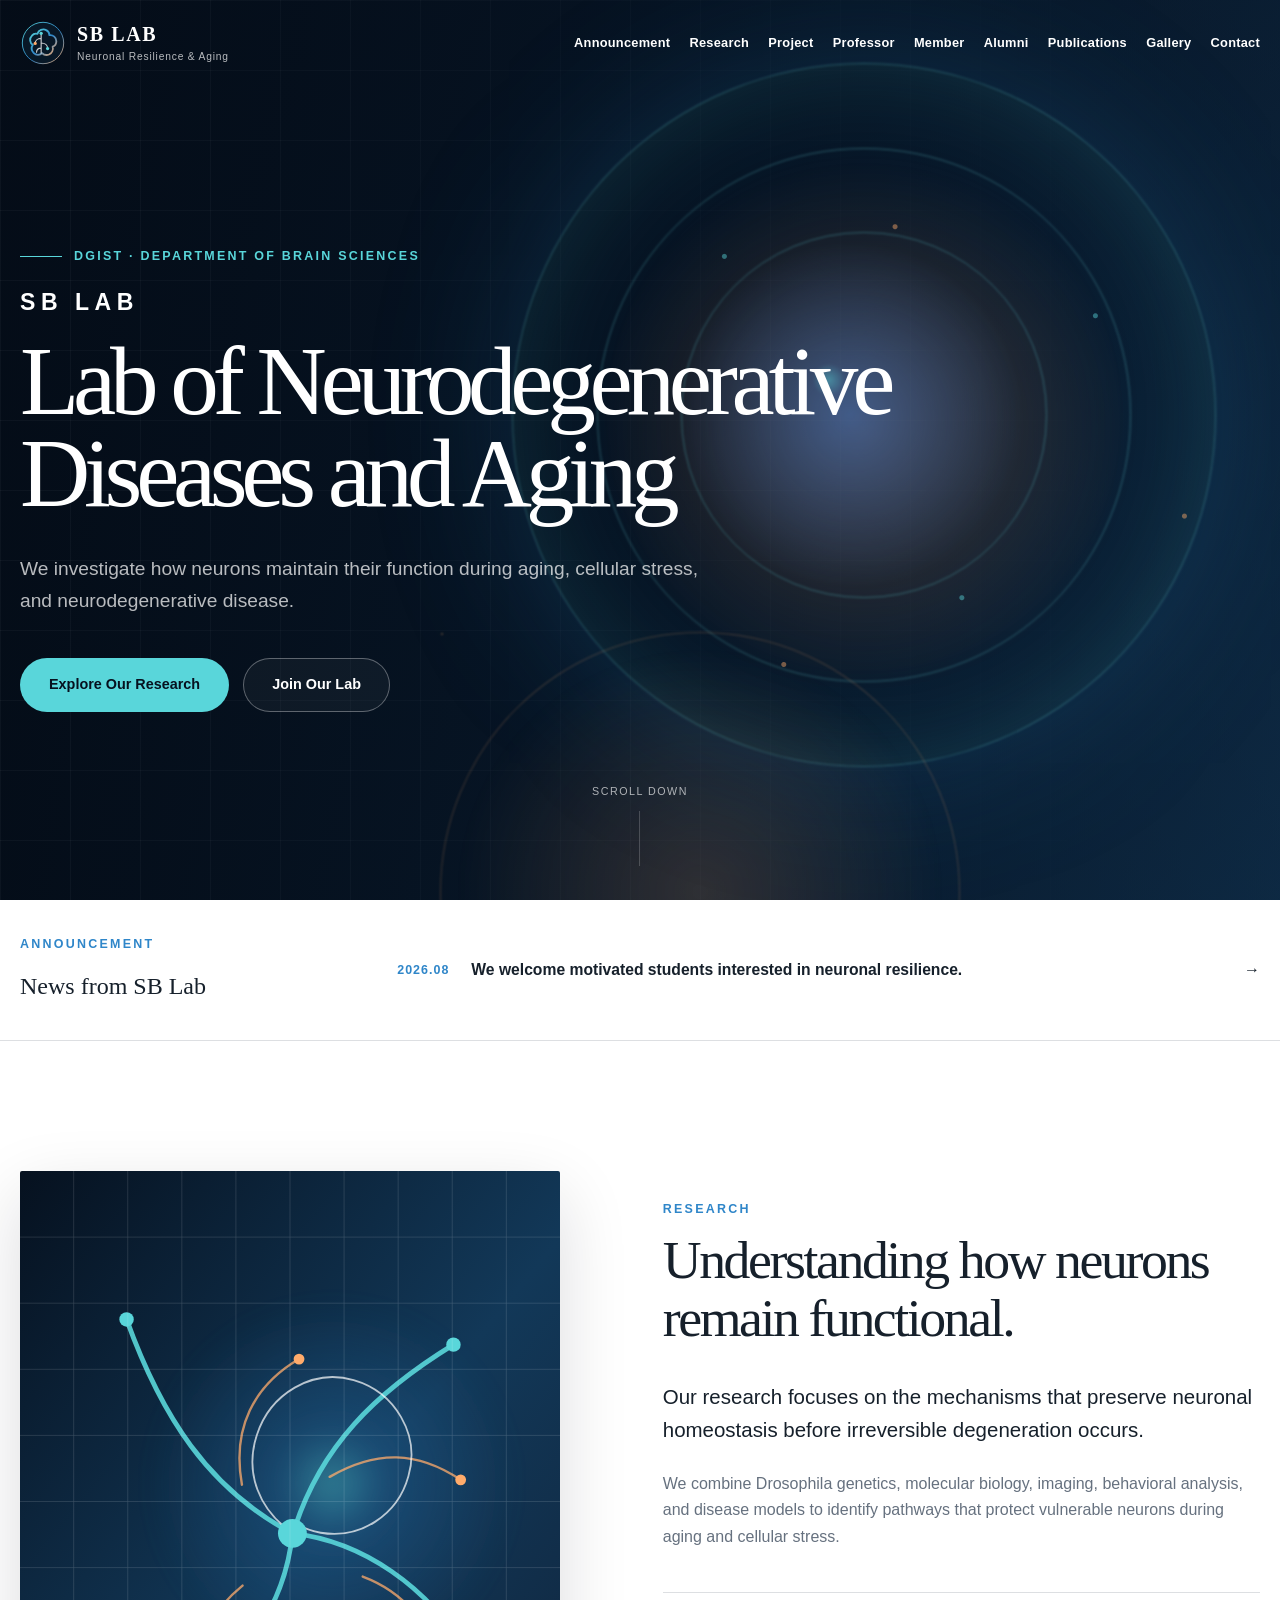
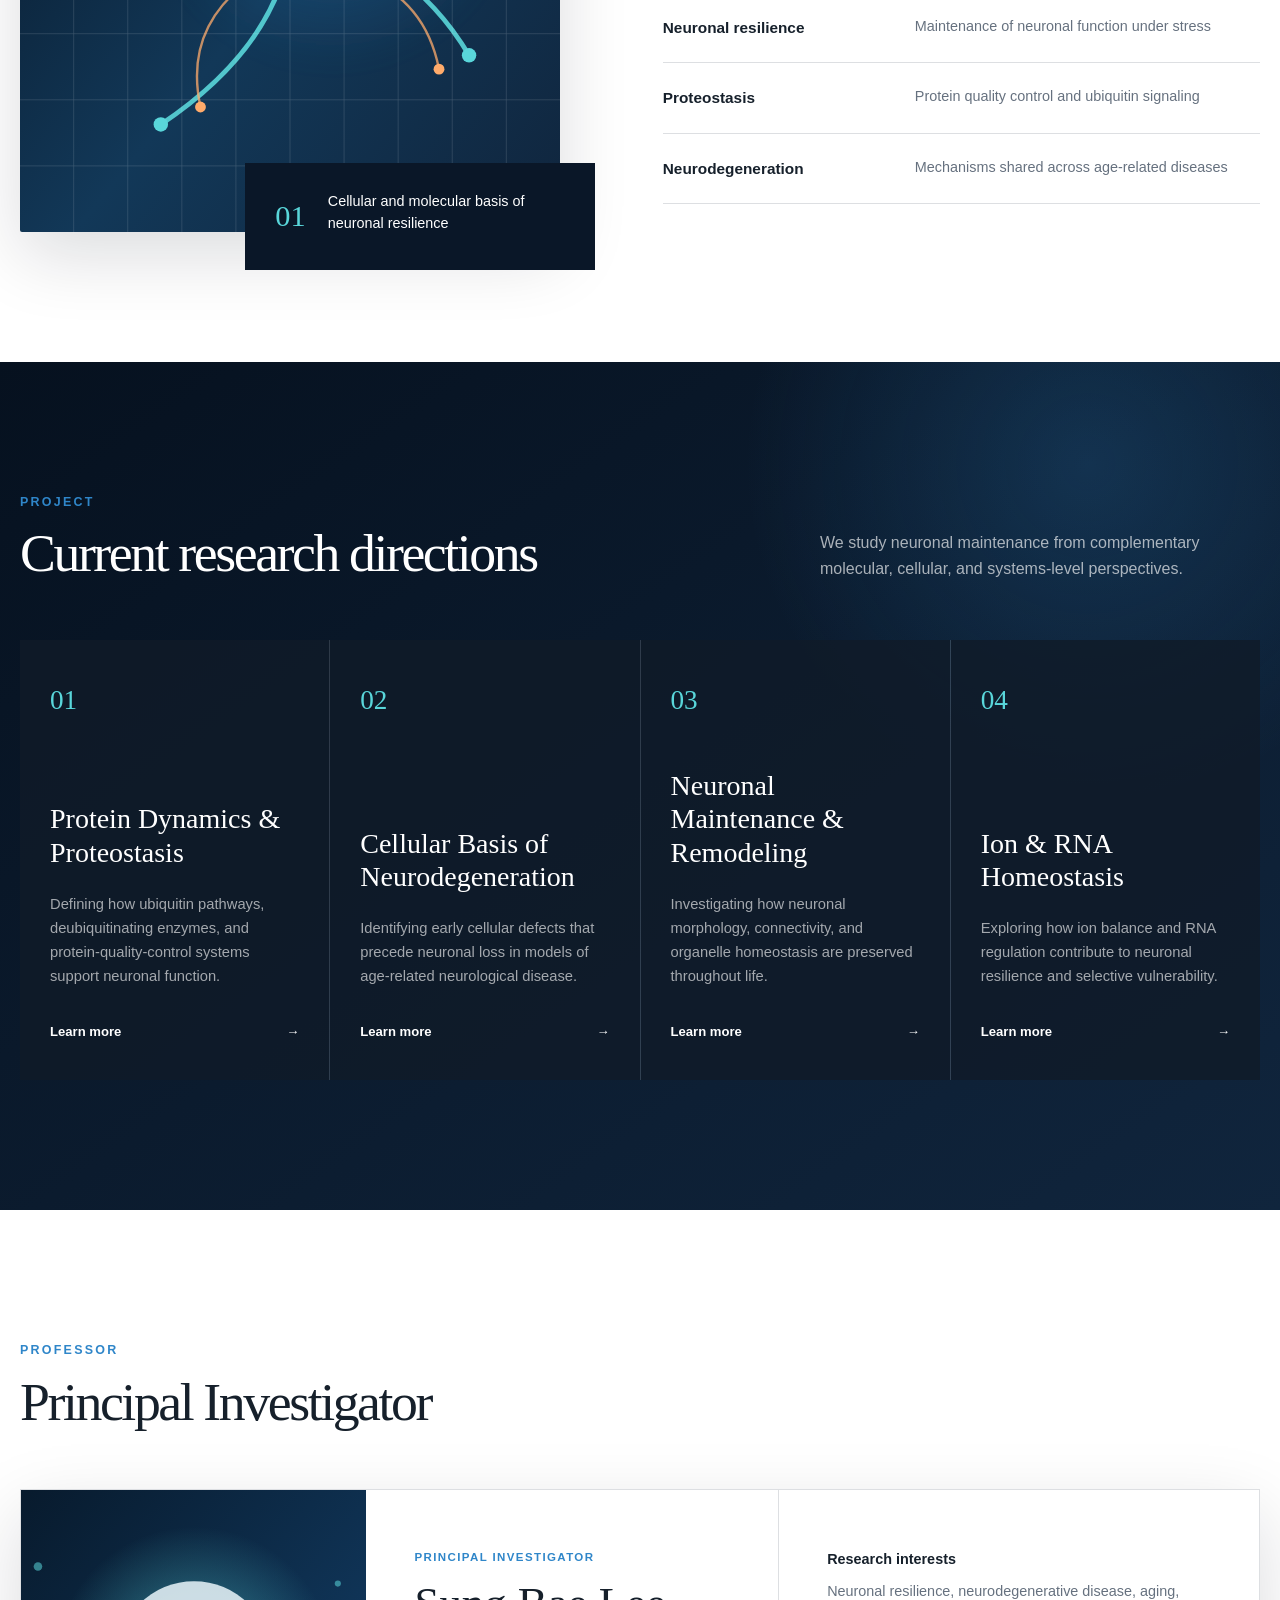
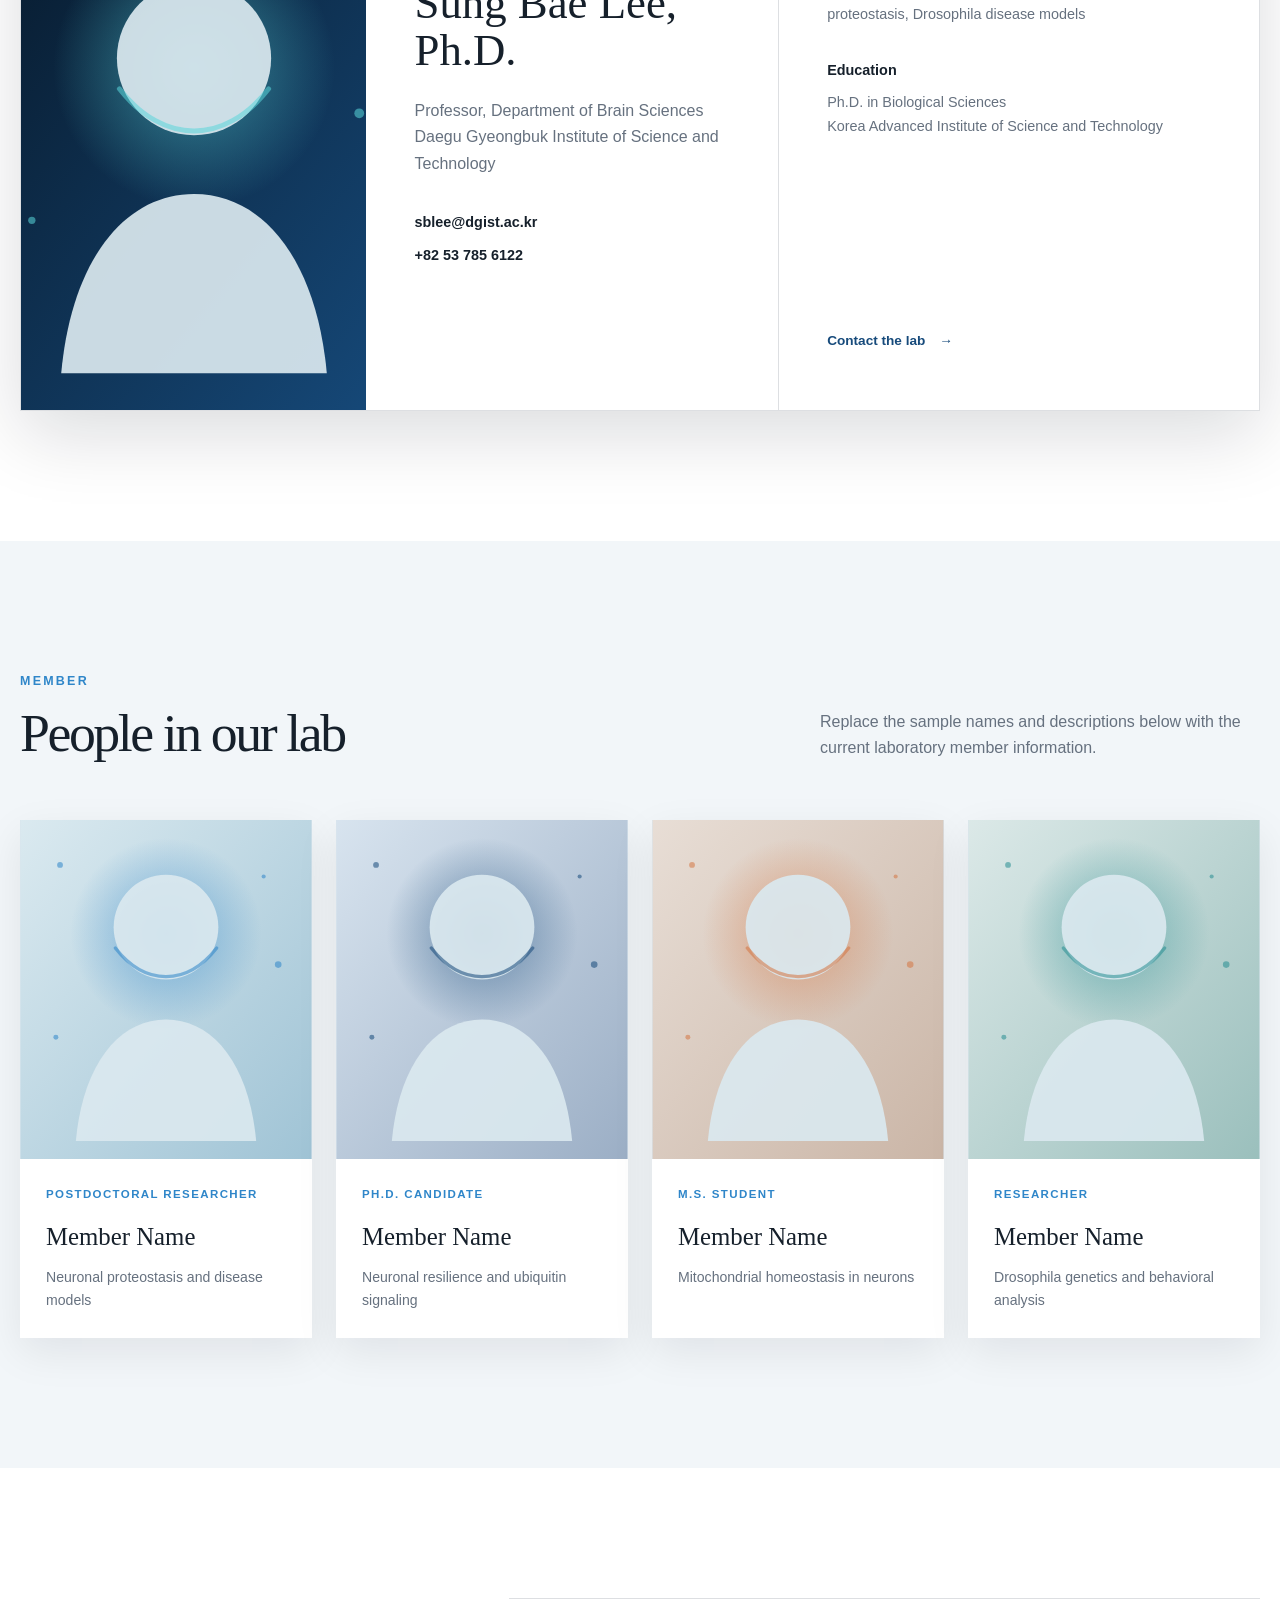
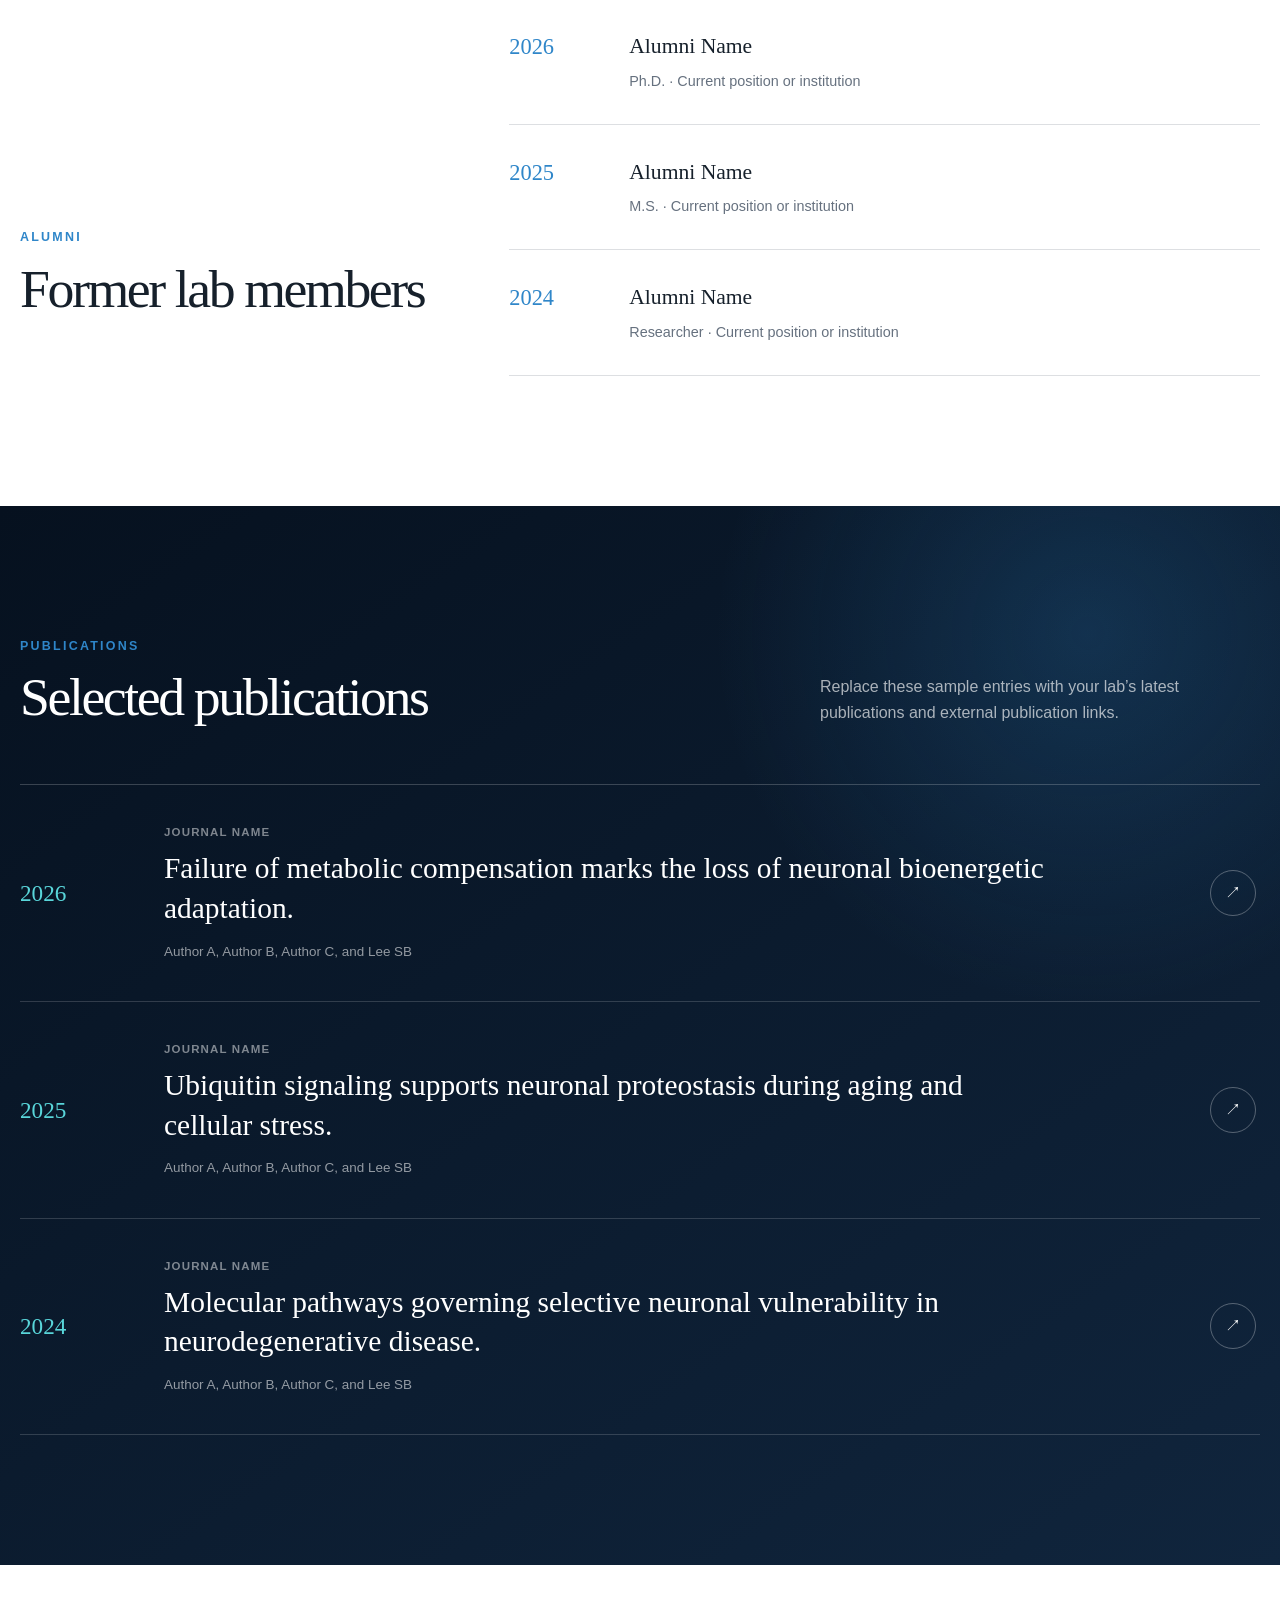
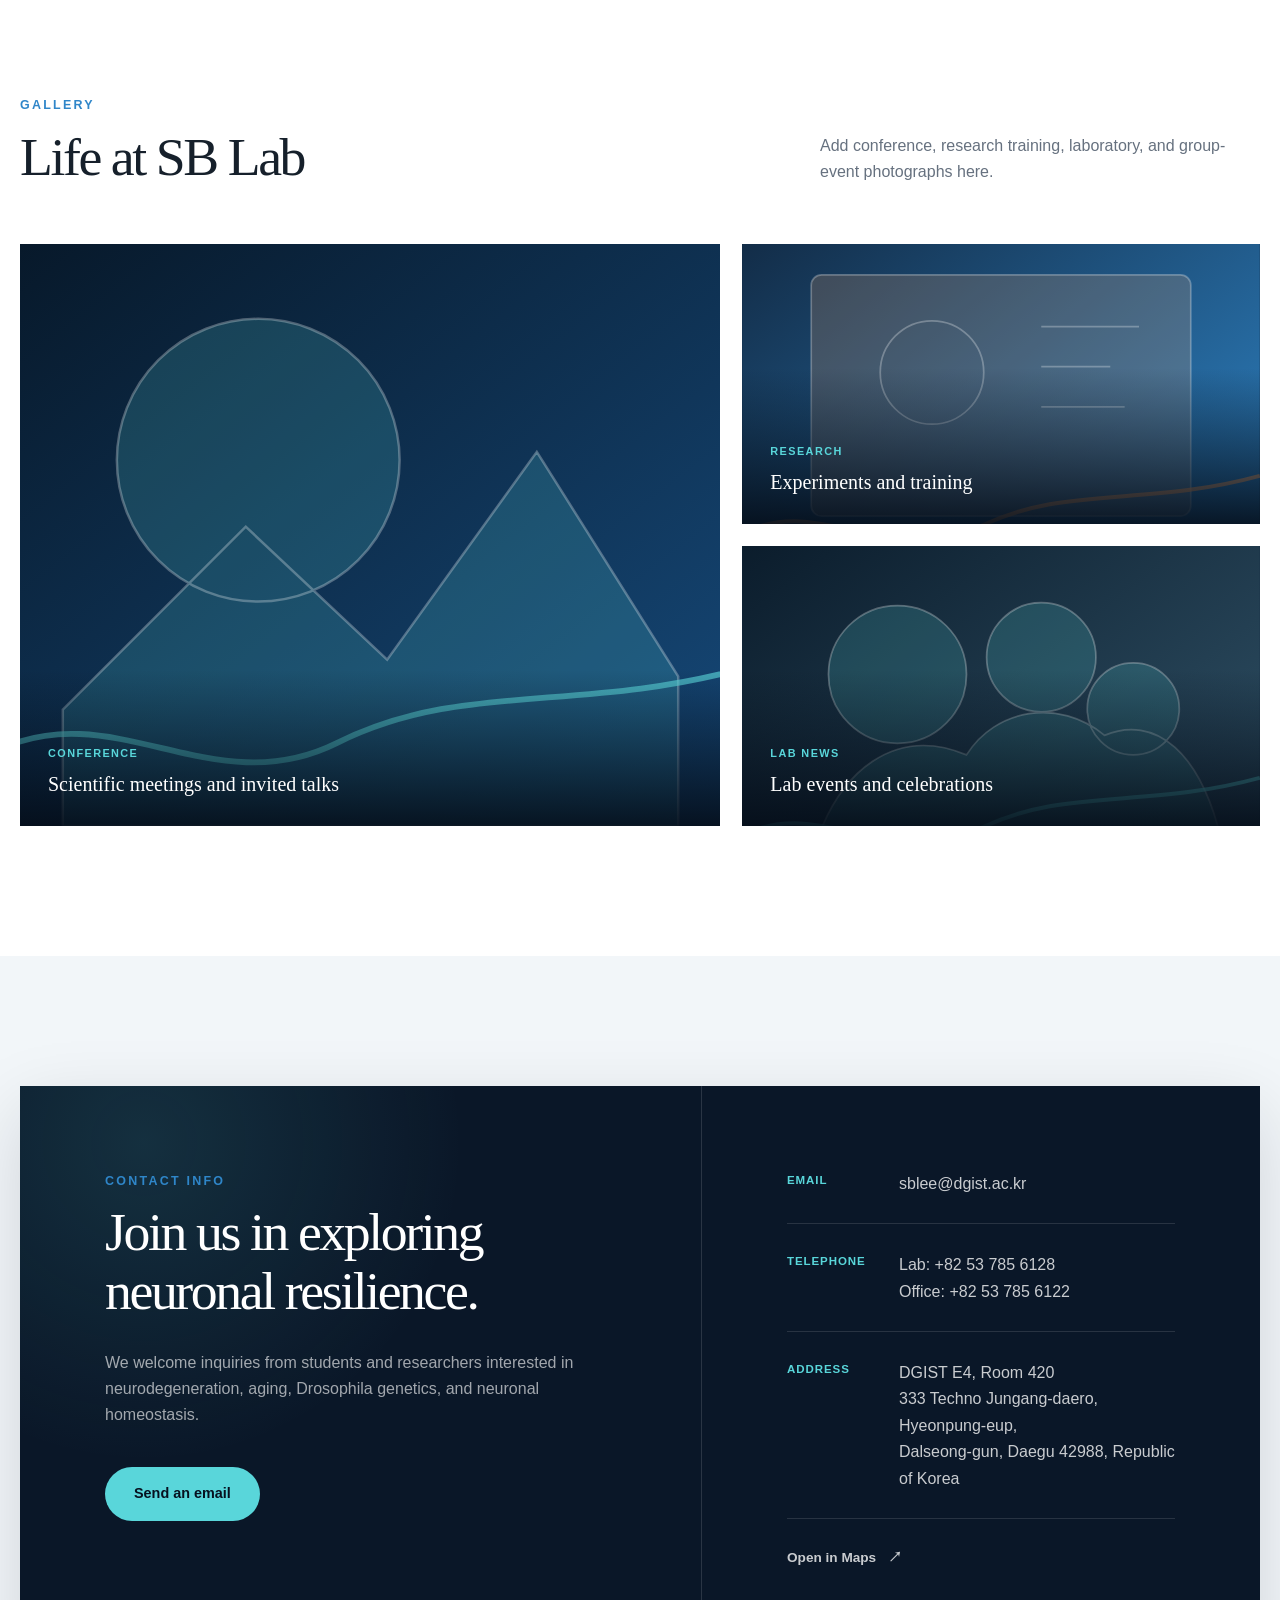
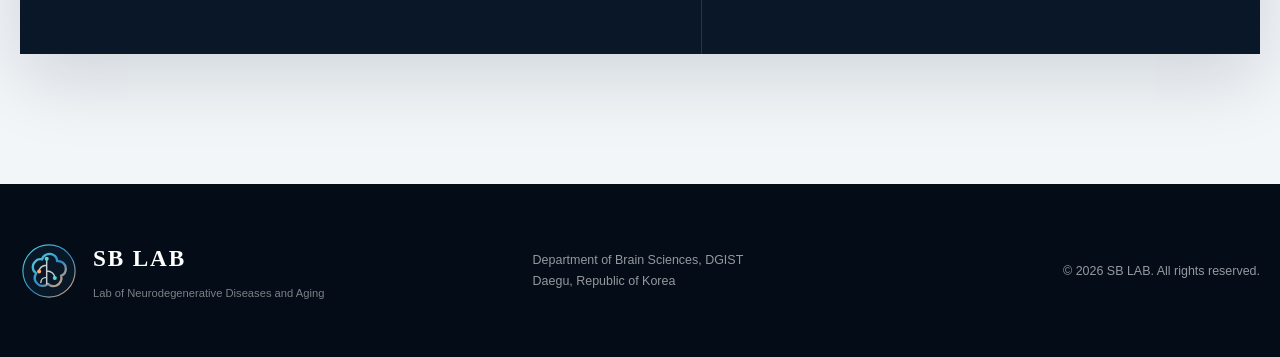
==== index.html @ a1583b4e "Add files via upload" ====
<!DOCTYPE html>
<html lang="ko">
<head>
  <meta charset="UTF-8">
  <meta name="viewport" content="width=device-width, initial-scale=1.0">

  <meta
    name="description"
    content="SB Lab studies the cellular and molecular mechanisms of neuronal resilience, aging, and neurodegenerative disease."
  >

  <title>SB LAB | Neuronal Resilience & Neurodegeneration</title>

  <link rel="stylesheet" href="style.css">
  <script src="script.js" defer></script>
</head>

<body>
  <a class="skip-link" href="#main-content">본문으로 바로가기</a>

  <header class="site-header" id="site-header">
    <div class="header-inner">
      <a class="brand" href="#home" aria-label="SB LAB 홈">
        <img src="assets/sb-lab-mark.svg" alt="" width="46" height="46">
        <span class="brand-text">
          <strong>SB LAB</strong>
          <small>Neuronal Resilience & Aging</small>
        </span>
      </a>

      <button
        class="menu-toggle"
        id="menu-toggle"
        type="button"
        aria-label="메뉴 열기"
        aria-expanded="false"
        aria-controls="main-nav"
      >
        <span></span>
        <span></span>
        <span></span>
      </button>

      <nav class="main-nav" id="main-nav" aria-label="주요 메뉴">
        <a href="#announcement">Announcement</a>
        <a href="#research">Research</a>
        <a href="#project">Project</a>
        <a href="#professor">Professor</a>
        <a href="#member">Member</a>
        <a href="#alumni">Alumni</a>
        <a href="#publications">Publications</a>
        <a href="#gallery">Gallery</a>
        <a href="#contact">Contact</a>
      </nav>
    </div>
  </header>

  <main id="main-content">
    <section class="hero" id="home" aria-labelledby="hero-title">
      <div class="hero-background" aria-hidden="true">
        <div class="orb orb-one"></div>
        <div class="orb orb-two"></div>
        <div class="neural-lines"></div>
      </div>

      <div class="hero-content">
        <p class="eyebrow">DGIST · Department of Brain Sciences</p>

        <h1 id="hero-title">
          <span>SB LAB</span>
          Lab of Neurodegenerative<br>
          Diseases and Aging
        </h1>

        <p class="hero-description">
          We investigate how neurons maintain their function during aging,
          cellular stress, and neurodegenerative disease.
        </p>

        <div class="hero-actions">
          <a class="button button-primary" href="#research">Explore Our Research</a>
          <a class="button button-ghost" href="#contact">Join Our Lab</a>
        </div>
      </div>

      <a class="scroll-down" href="#announcement" aria-label="아래로 이동">
        <span>Scroll Down</span>
        <i></i>
      </a>
    </section>

    <section class="announcement section section-compact" id="announcement">
      <div class="container">
        <div class="announcement-bar reveal">
          <div>
            <p class="section-kicker">Announcement</p>
            <h2>News from SB Lab</h2>
          </div>

          <a class="announcement-item" href="#contact">
            <span class="announcement-date">2026.08</span>
            <strong>We welcome motivated students interested in neuronal resilience.</strong>
            <span aria-hidden="true">→</span>
          </a>
        </div>
      </div>
    </section>

    <section class="research section" id="research">
      <div class="container research-grid">
        <div class="research-visual reveal">
          <img
            src="assets/research-neuron.svg"
            alt="신경세포와 분자 네트워크를 표현한 일러스트"
          >
          <div class="visual-caption">
            <span>01</span>
            <p>Cellular and molecular basis of neuronal resilience</p>
          </div>
        </div>

        <div class="research-content reveal">
          <p class="section-kicker">Research</p>
          <h2>Understanding how neurons remain functional.</h2>

          <p class="lead">
            Our research focuses on the mechanisms that preserve neuronal
            homeostasis before irreversible degeneration occurs.
          </p>

          <p>
            We combine Drosophila genetics, molecular biology, imaging,
            behavioral analysis, and disease models to identify pathways that
            protect vulnerable neurons during aging and cellular stress.
          </p>

          <div class="research-points">
            <article>
              <strong>Neuronal resilience</strong>
              <span>Maintenance of neuronal function under stress</span>
            </article>

            <article>
              <strong>Proteostasis</strong>
              <span>Protein quality control and ubiquitin signaling</span>
            </article>

            <article>
              <strong>Neurodegeneration</strong>
              <span>Mechanisms shared across age-related diseases</span>
            </article>
          </div>
        </div>
      </div>
    </section>

    <section class="project section section-dark" id="project">
      <div class="container">
        <div class="section-heading light reveal">
          <div>
            <p class="section-kicker">Project</p>
            <h2>Current research directions</h2>
          </div>

          <p>
            We study neuronal maintenance from complementary molecular,
            cellular, and systems-level perspectives.
          </p>
        </div>

        <div class="project-grid">
          <article class="project-card reveal">
            <span class="project-number">01</span>
            <h3>Protein Dynamics & Proteostasis</h3>
            <p>
              Defining how ubiquitin pathways, deubiquitinating enzymes, and
              protein-quality-control systems support neuronal function.
            </p>
            <a href="#contact">Learn more <span>→</span></a>
          </article>

          <article class="project-card reveal">
            <span class="project-number">02</span>
            <h3>Cellular Basis of Neurodegeneration</h3>
            <p>
              Identifying early cellular defects that precede neuronal loss in
              models of age-related neurological disease.
            </p>
            <a href="#contact">Learn more <span>→</span></a>
          </article>

          <article class="project-card reveal">
            <span class="project-number">03</span>
            <h3>Neuronal Maintenance & Remodeling</h3>
            <p>
              Investigating how neuronal morphology, connectivity, and
              organelle homeostasis are preserved throughout life.
            </p>
            <a href="#contact">Learn more <span>→</span></a>
          </article>

          <article class="project-card reveal">
            <span class="project-number">04</span>
            <h3>Ion & RNA Homeostasis</h3>
            <p>
              Exploring how ion balance and RNA regulation contribute to
              neuronal resilience and selective vulnerability.
            </p>
            <a href="#contact">Learn more <span>→</span></a>
          </article>
        </div>
      </div>
    </section>

    <section class="professor section" id="professor">
      <div class="container">
        <div class="section-heading reveal">
          <div>
            <p class="section-kicker">Professor</p>
            <h2>Principal Investigator</h2>
          </div>
        </div>

        <article class="professor-card reveal">
          <div class="professor-photo">
            <img
              src="assets/profile-professor.svg"
              alt="교수 프로필 사진 자리 표시 이미지"
            >
          </div>

          <div class="professor-summary">
            <p class="role">Principal Investigator</p>
            <h3>Sung Bae Lee, Ph.D.</h3>
            <p>
              Professor, Department of Brain Sciences<br>
              Daegu Gyeongbuk Institute of Science and Technology
            </p>

            <div class="contact-links">
              <a href="mailto:sblee@dgist.ac.kr">sblee@dgist.ac.kr</a>
              <a href="tel:+82537856122">+82 53 785 6122</a>
            </div>
          </div>

          <div class="professor-details">
            <div>
              <h4>Research interests</h4>
              <p>
                Neuronal resilience, neurodegenerative disease, aging,
                proteostasis, Drosophila disease models
              </p>
            </div>

            <div>
              <h4>Education</h4>
              <p>
                Ph.D. in Biological Sciences<br>
                Korea Advanced Institute of Science and Technology
              </p>
            </div>

            <a class="text-link" href="#contact">Contact the lab <span>→</span></a>
          </div>
        </article>
      </div>
    </section>

    <section class="member section section-soft" id="member">
      <div class="container">
        <div class="section-heading reveal">
          <div>
            <p class="section-kicker">Member</p>
            <h2>People in our lab</h2>
          </div>

          <p>
            Replace the sample names and descriptions below with the current
            laboratory member information.
          </p>
        </div>

        <div class="member-grid">
          <article class="member-card reveal">
            <img src="assets/profile-member-1.svg" alt="연구원 프로필 자리 표시 이미지">
            <div>
              <p class="member-role">Postdoctoral Researcher</p>
              <h3>Member Name</h3>
              <p>Neuronal proteostasis and disease models</p>
            </div>
          </article>

          <article class="member-card reveal">
            <img src="assets/profile-member-2.svg" alt="대학원생 프로필 자리 표시 이미지">
            <div>
              <p class="member-role">Ph.D. Candidate</p>
              <h3>Member Name</h3>
              <p>Neuronal resilience and ubiquitin signaling</p>
            </div>
          </article>

          <article class="member-card reveal">
            <img src="assets/profile-member-3.svg" alt="대학원생 프로필 자리 표시 이미지">
            <div>
              <p class="member-role">M.S. Student</p>
              <h3>Member Name</h3>
              <p>Mitochondrial homeostasis in neurons</p>
            </div>
          </article>

          <article class="member-card reveal">
            <img src="assets/profile-member-4.svg" alt="연구원 프로필 자리 표시 이미지">
            <div>
              <p class="member-role">Researcher</p>
              <h3>Member Name</h3>
              <p>Drosophila genetics and behavioral analysis</p>
            </div>
          </article>
        </div>
      </div>
    </section>

    <section class="alumni section" id="alumni">
      <div class="container alumni-grid">
        <div class="section-heading reveal">
          <div>
            <p class="section-kicker">Alumni</p>
            <h2>Former lab members</h2>
          </div>
        </div>

        <div class="alumni-list reveal">
          <article>
            <span>2026</span>
            <div>
              <h3>Alumni Name</h3>
              <p>Ph.D. · Current position or institution</p>
            </div>
          </article>

          <article>
            <span>2025</span>
            <div>
              <h3>Alumni Name</h3>
              <p>M.S. · Current position or institution</p>
            </div>
          </article>

          <article>
            <span>2024</span>
            <div>
              <h3>Alumni Name</h3>
              <p>Researcher · Current position or institution</p>
            </div>
          </article>
        </div>
      </div>
    </section>

    <section class="publications section section-dark" id="publications">
      <div class="container">
        <div class="section-heading light reveal">
          <div>
            <p class="section-kicker">Publications</p>
            <h2>Selected publications</h2>
          </div>

          <p>
            Replace these sample entries with your lab’s latest publications
            and external publication links.
          </p>
        </div>

        <div class="publication-list">
          <article class="publication-item reveal">
            <span class="publication-year">2026</span>
            <div>
              <p class="publication-journal">Journal Name</p>
              <h3>
                Failure of metabolic compensation marks the loss of neuronal
                bioenergetic adaptation.
              </h3>
              <p class="publication-authors">
                Author A, Author B, Author C, and Lee SB
              </p>
            </div>
            <a href="#contact" aria-label="논문 자세히 보기">↗</a>
          </article>

          <article class="publication-item reveal">
            <span class="publication-year">2025</span>
            <div>
              <p class="publication-journal">Journal Name</p>
              <h3>
                Ubiquitin signaling supports neuronal proteostasis during
                aging and cellular stress.
              </h3>
              <p class="publication-authors">
                Author A, Author B, Author C, and Lee SB
              </p>
            </div>
            <a href="#contact" aria-label="논문 자세히 보기">↗</a>
          </article>

          <article class="publication-item reveal">
            <span class="publication-year">2024</span>
            <div>
              <p class="publication-journal">Journal Name</p>
              <h3>
                Molecular pathways governing selective neuronal vulnerability
                in neurodegenerative disease.
              </h3>
              <p class="publication-authors">
                Author A, Author B, Author C, and Lee SB
              </p>
            </div>
            <a href="#contact" aria-label="논문 자세히 보기">↗</a>
          </article>
        </div>
      </div>
    </section>

    <section class="gallery section" id="gallery">
      <div class="container">
        <div class="section-heading reveal">
          <div>
            <p class="section-kicker">Gallery</p>
            <h2>Life at SB Lab</h2>
          </div>

          <p>
            Add conference, research training, laboratory, and group-event
            photographs here.
          </p>
        </div>

        <div class="gallery-grid">
          <figure class="gallery-large reveal">
            <img src="assets/gallery-1.svg" alt="학회 활동 사진 자리 표시 이미지">
            <figcaption>
              <span>Conference</span>
              <strong>Scientific meetings and invited talks</strong>
            </figcaption>
          </figure>

          <figure class="reveal">
            <img src="assets/gallery-2.svg" alt="연구 활동 사진 자리 표시 이미지">
            <figcaption>
              <span>Research</span>
              <strong>Experiments and training</strong>
            </figcaption>
          </figure>

          <figure class="reveal">
            <img src="assets/gallery-3.svg" alt="연구실 행사 사진 자리 표시 이미지">
            <figcaption>
              <span>Lab News</span>
              <strong>Lab events and celebrations</strong>
            </figcaption>
          </figure>
        </div>
      </div>
    </section>

    <section class="contact section section-soft" id="contact">
      <div class="container">
        <div class="contact-panel reveal">
          <div class="contact-intro">
            <p class="section-kicker">Contact Info</p>
            <h2>Join us in exploring neuronal resilience.</h2>
            <p>
              We welcome inquiries from students and researchers interested in
              neurodegeneration, aging, Drosophila genetics, and neuronal
              homeostasis.
            </p>

            <a class="button button-primary" href="mailto:sblee@dgist.ac.kr">
              Send an email
            </a>
          </div>

          <div class="contact-details">
            <article>
              <span>Email</span>
              <a href="mailto:sblee@dgist.ac.kr">sblee@dgist.ac.kr</a>
            </article>

            <article>
              <span>Telephone</span>
              <p>Lab: +82 53 785 6128<br>Office: +82 53 785 6122</p>
            </article>

            <article>
              <span>Address</span>
              <p>
                DGIST E4, Room 420<br>
                333 Techno Jungang-daero, Hyeonpung-eup,<br>
                Dalseong-gun, Daegu 42988, Republic of Korea
              </p>
            </article>

            <a
              class="map-link"
              href="https://www.google.com/maps/search/?api=1&query=DGIST"
              target="_blank"
              rel="noopener noreferrer"
            >
              Open in Maps <span>↗</span>
            </a>
          </div>
        </div>
      </div>
    </section>
  </main>

  <footer class="site-footer">
    <div class="container footer-grid">
      <a class="footer-brand" href="#home">
        <img src="assets/sb-lab-mark.svg" alt="" width="58" height="58">
        <span>
          <strong>SB LAB</strong>
          <small>Lab of Neurodegenerative Diseases and Aging</small>
        </span>
      </a>

      <p>
        Department of Brain Sciences, DGIST<br>
        Daegu, Republic of Korea
      </p>

      <p class="copyright">
        © <span id="current-year"></span> SB LAB. All rights reserved.
      </p>
    </div>
  </footer>

  <button class="back-to-top" id="back-to-top" type="button" aria-label="맨 위로 이동">
    ↑
  </button>
</body>
</html>
---- style.css ----
:root {
  --navy-950: #06111f;
  --navy-900: #0a1728;
  --navy-800: #10253d;
  --blue-700: #164a7b;
  --blue-500: #2f86c9;
  --cyan-400: #59d6da;
  --orange-400: #ffab6b;
  --white: #ffffff;
  --ink: #16202b;
  --muted: #66717f;
  --line: rgba(15, 31, 49, 0.14);
  --soft: #f2f6f9;
  --shadow: 0 24px 70px rgba(6, 17, 31, 0.14);
  --header-height: 86px;
  --container: 1240px;
}

* {
  box-sizing: border-box;
}

html {
  scroll-behavior: smooth;
  scroll-padding-top: var(--header-height);
}

body {
  margin: 0;
  color: var(--ink);
  background: var(--white);
  font-family:
    Pretendard, -apple-system, BlinkMacSystemFont, "Segoe UI", Arial,
    "Apple SD Gothic Neo", "Noto Sans KR", sans-serif;
  line-height: 1.65;
  word-break: keep-all;
}

body.menu-open {
  overflow: hidden;
}

img {
  display: block;
  max-width: 100%;
}

a {
  color: inherit;
}

button,
a {
  -webkit-tap-highlight-color: transparent;
}

button {
  font: inherit;
}

.skip-link {
  position: fixed;
  top: -100px;
  left: 20px;
  z-index: 10000;
  padding: 12px 18px;
  border-radius: 0 0 8px 8px;
  color: var(--white);
  background: var(--blue-700);
  text-decoration: none;
}

.skip-link:focus {
  top: 0;
}

.container {
  width: min(calc(100% - 40px), var(--container));
  margin: 0 auto;
}

.section {
  padding: 130px 0;
}

.section-compact {
  padding: 34px 0;
}

.section-soft {
  background: var(--soft);
}

.section-dark {
  overflow: hidden;
  color: var(--white);
  background:
    radial-gradient(circle at 85% 12%, rgba(47, 134, 201, 0.22), transparent 26%),
    linear-gradient(145deg, var(--navy-950), var(--navy-800));
}

.section-kicker {
  margin: 0 0 12px;
  color: var(--blue-500);
  font-size: 0.78rem;
  font-weight: 800;
  letter-spacing: 0.18em;
  text-transform: uppercase;
}

.section-heading {
  display: flex;
  align-items: end;
  justify-content: space-between;
  gap: 50px;
  margin-bottom: 58px;
}

.section-heading h2,
.research-content h2,
.contact-intro h2 {
  max-width: 760px;
  margin: 0;
  font-family: Georgia, "Times New Roman", serif;
  font-size: clamp(2.3rem, 4.2vw, 4.5rem);
  font-weight: 500;
  line-height: 1.08;
  letter-spacing: -0.045em;
}

.section-heading > p {
  max-width: 440px;
  margin: 0;
  color: var(--muted);
}

.section-heading.light > p {
  color: rgba(255, 255, 255, 0.65);
}

.site-header {
  position: fixed;
  inset: 0 0 auto;
  z-index: 1000;
  height: var(--header-height);
  color: var(--white);
  transition:
    background-color 240ms ease,
    box-shadow 240ms ease,
    color 240ms ease;
}

.site-header.is-scrolled,
.site-header.menu-active {
  color: var(--ink);
  background: rgba(255, 255, 255, 0.94);
  box-shadow: 0 10px 34px rgba(6, 17, 31, 0.08);
  backdrop-filter: blur(18px);
}

.header-inner {
  display: flex;
  width: min(calc(100% - 40px), 1440px);
  height: 100%;
  margin: 0 auto;
  align-items: center;
  justify-content: space-between;
  gap: 28px;
}

.brand {
  display: inline-flex;
  flex: 0 0 auto;
  align-items: center;
  gap: 11px;
  color: inherit;
  text-decoration: none;
}

.brand img {
  width: 46px;
  height: 46px;
}

.brand-text {
  display: grid;
  line-height: 1.05;
}

.brand-text strong {
  font-family: Georgia, "Times New Roman", serif;
  font-size: 1.25rem;
  letter-spacing: 0.08em;
}

.brand-text small {
  margin-top: 7px;
  font-size: 0.64rem;
  letter-spacing: 0.08em;
  opacity: 0.72;
}

.main-nav {
  display: flex;
  align-items: center;
  gap: clamp(14px, 1.5vw, 27px);
}

.main-nav a {
  position: relative;
  padding: 8px 0;
  color: inherit;
  font-size: 0.8rem;
  font-weight: 650;
  letter-spacing: 0.02em;
  text-decoration: none;
}

.main-nav a::after {
  position: absolute;
  right: 0;
  bottom: 1px;
  left: 0;
  height: 2px;
  background: var(--cyan-400);
  content: "";
  transform: scaleX(0);
  transform-origin: right;
  transition: transform 200ms ease;
}

.main-nav a:hover::after,
.main-nav a:focus-visible::after,
.main-nav a.is-active::after {
  transform: scaleX(1);
  transform-origin: left;
}

.menu-toggle {
  display: none;
  width: 46px;
  height: 46px;
  padding: 10px;
  border: 0;
  color: inherit;
  background: transparent;
  cursor: pointer;
}

.menu-toggle span {
  display: block;
  width: 100%;
  height: 2px;
  margin: 6px 0;
  background: currentColor;
  transition:
    transform 220ms ease,
    opacity 220ms ease;
}

.menu-toggle[aria-expanded="true"] span:nth-child(1) {
  transform: translateY(8px) rotate(45deg);
}

.menu-toggle[aria-expanded="true"] span:nth-child(2) {
  opacity: 0;
}

.menu-toggle[aria-expanded="true"] span:nth-child(3) {
  transform: translateY(-8px) rotate(-45deg);
}

.hero {
  position: relative;
  display: grid;
  min-height: 100svh;
  overflow: hidden;
  color: var(--white);
  background:
    linear-gradient(90deg, rgba(4, 12, 23, 0.95) 0%, rgba(5, 16, 30, 0.78) 48%, rgba(7, 20, 37, 0.42) 100%),
    linear-gradient(145deg, #06111f, #123858);
  isolation: isolate;
}

.hero::before {
  position: absolute;
  inset: 0;
  z-index: -1;
  background-image:
    linear-gradient(rgba(255, 255, 255, 0.035) 1px, transparent 1px),
    linear-gradient(90deg, rgba(255, 255, 255, 0.035) 1px, transparent 1px);
  background-size: 70px 70px;
  content: "";
  mask-image: linear-gradient(to right, black, transparent);
}

.hero-background {
  position: absolute;
  inset: 0;
  z-index: -2;
  overflow: hidden;
}

.orb {
  position: absolute;
  border: 1px solid rgba(104, 221, 226, 0.34);
  border-radius: 50%;
  filter: blur(1px);
}

.orb::before,
.orb::after {
  position: absolute;
  border: inherit;
  border-radius: inherit;
  content: "";
}

.orb-one {
  top: 7%;
  right: 5%;
  width: min(55vw, 780px);
  aspect-ratio: 1;
  background:
    radial-gradient(circle at 45% 45%, rgba(90, 219, 222, 0.42), transparent 3%),
    radial-gradient(circle at 48% 50%, rgba(72, 124, 204, 0.55), transparent 34%),
    radial-gradient(circle at 50% 52%, rgba(255, 159, 94, 0.22), transparent 53%);
  box-shadow:
    inset 0 0 100px rgba(78, 218, 220, 0.14),
    0 0 150px rgba(42, 132, 195, 0.22);
  animation: float 9s ease-in-out infinite;
}

.orb-one::before {
  inset: 12%;
}

.orb-one::after {
  inset: 24%;
}

.orb-two {
  right: 25%;
  bottom: -28%;
  width: 520px;
  aspect-ratio: 1;
  border-color: rgba(255, 171, 107, 0.23);
  background: radial-gradient(circle, rgba(255, 171, 107, 0.16), transparent 67%);
  animation: float 11s ease-in-out infinite reverse;
}

.neural-lines {
  position: absolute;
  top: 12%;
  right: -3%;
  width: min(58vw, 880px);
  aspect-ratio: 1;
  opacity: 0.45;
  background:
    radial-gradient(circle at 20% 20%, var(--cyan-400) 0 2px, transparent 3px),
    radial-gradient(circle at 43% 16%, var(--orange-400) 0 2px, transparent 3px),
    radial-gradient(circle at 70% 28%, var(--cyan-400) 0 2px, transparent 3px),
    radial-gradient(circle at 82% 55%, var(--orange-400) 0 2px, transparent 3px),
    radial-gradient(circle at 52% 66%, var(--cyan-400) 0 2px, transparent 3px),
    radial-gradient(circle at 28% 75%, var(--orange-400) 0 2px, transparent 3px);
}

.hero-content {
  width: min(calc(100% - 40px), var(--container));
  margin: auto;
  padding: calc(var(--header-height) + 80px) 0 115px;
}

.eyebrow {
  display: inline-flex;
  align-items: center;
  gap: 12px;
  margin: 0 0 26px;
  color: var(--cyan-400);
  font-size: 0.78rem;
  font-weight: 750;
  letter-spacing: 0.18em;
  text-transform: uppercase;
}

.eyebrow::before {
  width: 42px;
  height: 1px;
  background: currentColor;
  content: "";
}

.hero h1 {
  max-width: 980px;
  margin: 0;
  font-family: Georgia, "Times New Roman", serif;
  font-size: clamp(3.2rem, 7.6vw, 7.8rem);
  font-weight: 400;
  line-height: 0.94;
  letter-spacing: -0.065em;
}

.hero h1 span {
  display: block;
  margin-bottom: 22px;
  color: var(--white);
  font-family:
    Pretendard, -apple-system, BlinkMacSystemFont, "Segoe UI", sans-serif;
  font-size: clamp(1rem, 1.8vw, 1.45rem);
  font-weight: 800;
  letter-spacing: 0.24em;
}

.hero-description {
  max-width: 690px;
  margin: 34px 0 0;
  color: rgba(255, 255, 255, 0.72);
  font-size: clamp(1rem, 1.5vw, 1.25rem);
}

.hero-actions {
  display: flex;
  flex-wrap: wrap;
  gap: 14px;
  margin-top: 42px;
}

.button {
  display: inline-flex;
  min-height: 54px;
  padding: 0 28px;
  border: 1px solid transparent;
  border-radius: 999px;
  align-items: center;
  justify-content: center;
  font-size: 0.9rem;
  font-weight: 750;
  text-decoration: none;
  transition:
    transform 180ms ease,
    background-color 180ms ease,
    border-color 180ms ease;
}

.button:hover {
  transform: translateY(-2px);
}

.button-primary {
  color: var(--navy-950);
  background: var(--cyan-400);
}

.button-primary:hover {
  background: #79e8eb;
}

.button-ghost {
  color: var(--white);
  border-color: rgba(255, 255, 255, 0.33);
  background: rgba(255, 255, 255, 0.04);
}

.button-ghost:hover {
  border-color: rgba(255, 255, 255, 0.65);
  background: rgba(255, 255, 255, 0.09);
}

.scroll-down {
  position: absolute;
  bottom: 34px;
  left: 50%;
  display: grid;
  justify-items: center;
  gap: 10px;
  color: rgba(255, 255, 255, 0.65);
  font-size: 0.67rem;
  letter-spacing: 0.14em;
  text-decoration: none;
  text-transform: uppercase;
  transform: translateX(-50%);
}

.scroll-down i {
  position: relative;
  display: block;
  width: 1px;
  height: 55px;
  overflow: hidden;
  background: rgba(255, 255, 255, 0.2);
}

.scroll-down i::after {
  position: absolute;
  inset: -100% 0 auto;
  height: 100%;
  background: var(--white);
  content: "";
  animation: scroll-line 2s ease-in-out infinite;
}

.announcement {
  border-bottom: 1px solid var(--line);
}

.announcement-bar {
  display: grid;
  grid-template-columns: 0.55fr 1.45fr;
  align-items: center;
  gap: 50px;
}

.announcement-bar h2 {
  margin: 0;
  font-family: Georgia, "Times New Roman", serif;
  font-size: 1.5rem;
  font-weight: 500;
}

.announcement-item {
  display: grid;
  grid-template-columns: auto 1fr auto;
  align-items: center;
  gap: 22px;
  padding: 18px 0;
  text-decoration: none;
}

.announcement-date {
  color: var(--blue-500);
  font-size: 0.78rem;
  font-weight: 800;
  letter-spacing: 0.08em;
}

.announcement-item strong {
  font-size: 0.98rem;
}

.research-grid {
  display: grid;
  grid-template-columns: minmax(0, 0.95fr) minmax(0, 1.05fr);
  align-items: center;
  gap: clamp(55px, 8vw, 120px);
}

.research-visual {
  position: relative;
}

.research-visual > img {
  width: 100%;
  min-height: 590px;
  border-radius: 2px;
  object-fit: cover;
  box-shadow: var(--shadow);
}

.visual-caption {
  position: absolute;
  right: -35px;
  bottom: -38px;
  display: grid;
  width: min(350px, 78%);
  grid-template-columns: auto 1fr;
  gap: 22px;
  padding: 28px 30px;
  color: var(--white);
  background: var(--navy-900);
}

.visual-caption span {
  color: var(--cyan-400);
  font-family: Georgia, "Times New Roman", serif;
  font-size: 1.9rem;
}

.visual-caption p {
  margin: 0;
  font-size: 0.9rem;
  line-height: 1.5;
}

.research-content h2 {
  margin-bottom: 34px;
}

.research-content .lead {
  margin: 0 0 24px;
  color: var(--ink);
  font-size: 1.28rem;
  line-height: 1.6;
}

.research-content > p:not(.section-kicker, .lead) {
  margin: 0;
  color: var(--muted);
}

.research-points {
  display: grid;
  gap: 0;
  margin-top: 42px;
  border-top: 1px solid var(--line);
}

.research-points article {
  display: grid;
  grid-template-columns: 0.8fr 1.2fr;
  gap: 22px;
  padding: 22px 0;
  border-bottom: 1px solid var(--line);
}

.research-points strong {
  font-size: 0.96rem;
}

.research-points span {
  color: var(--muted);
  font-size: 0.9rem;
}

.project-grid {
  display: grid;
  grid-template-columns: repeat(4, 1fr);
  gap: 1px;
  background: rgba(255, 255, 255, 0.15);
}

.project-card {
  display: flex;
  min-height: 440px;
  padding: 38px 30px;
  flex-direction: column;
  background: rgba(6, 17, 31, 0.78);
  transition:
    background-color 220ms ease,
    transform 220ms ease;
}

.project-card:hover {
  z-index: 1;
  background: rgba(22, 74, 123, 0.82);
  transform: translateY(-7px);
}

.project-number {
  color: var(--cyan-400);
  font-family: Georgia, "Times New Roman", serif;
  font-size: 1.7rem;
}

.project-card h3 {
  margin: auto 0 22px;
  font-family: Georgia, "Times New Roman", serif;
  font-size: 1.75rem;
  font-weight: 500;
  line-height: 1.2;
}

.project-card p {
  margin: 0;
  color: rgba(255, 255, 255, 0.62);
  font-size: 0.92rem;
}

.project-card a {
  display: inline-flex;
  align-items: center;
  justify-content: space-between;
  gap: 14px;
  margin-top: 32px;
  color: var(--white);
  font-size: 0.82rem;
  font-weight: 750;
  text-decoration: none;
}

.professor-card {
  display: grid;
  grid-template-columns: minmax(260px, 0.72fr) minmax(260px, 0.86fr) minmax(300px, 1fr);
  min-height: 520px;
  overflow: hidden;
  border: 1px solid var(--line);
  background: var(--white);
  box-shadow: var(--shadow);
}

.professor-photo {
  min-height: 520px;
  background: var(--navy-900);
}

.professor-photo img {
  width: 100%;
  height: 100%;
  object-fit: cover;
}

.professor-summary,
.professor-details {
  padding: 58px 48px;
}

.professor-summary {
  border-right: 1px solid var(--line);
}

.professor-summary .role,
.member-role {
  margin: 0 0 13px;
  color: var(--blue-500);
  font-size: 0.72rem;
  font-weight: 800;
  letter-spacing: 0.12em;
  text-transform: uppercase;
}

.professor-summary h3 {
  margin: 0 0 24px;
  font-family: Georgia, "Times New Roman", serif;
  font-size: clamp(2rem, 3.5vw, 3.4rem);
  font-weight: 500;
  line-height: 1.05;
}

.professor-summary > p:not(.role) {
  color: var(--muted);
}

.contact-links {
  display: grid;
  gap: 9px;
  margin-top: 34px;
}

.contact-links a {
  color: var(--ink);
  font-size: 0.9rem;
  font-weight: 700;
  text-decoration: none;
}

.professor-details {
  display: flex;
  flex-direction: column;
  gap: 32px;
}

.professor-details h4 {
  margin: 0 0 8px;
  font-size: 0.9rem;
}

.professor-details p {
  margin: 0;
  color: var(--muted);
  font-size: 0.9rem;
}

.text-link {
  display: inline-flex;
  width: fit-content;
  align-items: center;
  gap: 14px;
  margin-top: auto;
  color: var(--blue-700);
  font-size: 0.85rem;
  font-weight: 800;
  text-decoration: none;
}

.member-grid {
  display: grid;
  grid-template-columns: repeat(4, 1fr);
  gap: 24px;
}

.member-card {
  overflow: hidden;
  background: var(--white);
  box-shadow: 0 14px 40px rgba(6, 17, 31, 0.08);
}

.member-card img {
  width: 100%;
  aspect-ratio: 0.86;
  object-fit: cover;
  background: #d9e5ed;
}

.member-card > div {
  padding: 26px;
}

.member-card h3 {
  margin: 0 0 8px;
  font-family: Georgia, "Times New Roman", serif;
  font-size: 1.55rem;
  font-weight: 500;
}

.member-card > div > p:last-child {
  margin: 0;
  color: var(--muted);
  font-size: 0.88rem;
}

.alumni-grid {
  display: grid;
  grid-template-columns: 0.7fr 1.3fr;
  gap: 85px;
}

.alumni-list {
  border-top: 1px solid var(--line);
}

.alumni-list article {
  display: grid;
  grid-template-columns: 90px 1fr;
  gap: 30px;
  padding: 30px 0;
  border-bottom: 1px solid var(--line);
}

.alumni-list > article > span {
  color: var(--blue-500);
  font-family: Georgia, "Times New Roman", serif;
  font-size: 1.4rem;
}

.alumni-list h3 {
  margin: 0 0 5px;
  font-family: Georgia, "Times New Roman", serif;
  font-size: 1.35rem;
  font-weight: 500;
}

.alumni-list p {
  margin: 0;
  color: var(--muted);
  font-size: 0.9rem;
}

.publication-list {
  border-top: 1px solid rgba(255, 255, 255, 0.2);
}

.publication-item {
  display: grid;
  grid-template-columns: 110px 1fr 50px;
  align-items: center;
  gap: 34px;
  padding: 38px 0;
  border-bottom: 1px solid rgba(255, 255, 255, 0.16);
}

.publication-year {
  color: var(--cyan-400);
  font-family: Georgia, "Times New Roman", serif;
  font-size: 1.45rem;
}

.publication-journal {
  margin: 0 0 7px;
  color: rgba(255, 255, 255, 0.48);
  font-size: 0.72rem;
  font-weight: 750;
  letter-spacing: 0.1em;
  text-transform: uppercase;
}

.publication-item h3 {
  max-width: 890px;
  margin: 0;
  font-family: Georgia, "Times New Roman", serif;
  font-size: clamp(1.25rem, 2.3vw, 2rem);
  font-weight: 500;
  line-height: 1.35;
}

.publication-authors {
  margin: 12px 0 0;
  color: rgba(255, 255, 255, 0.56);
  font-size: 0.84rem;
}

.publication-item > a {
  display: grid;
  width: 46px;
  height: 46px;
  border: 1px solid rgba(255, 255, 255, 0.3);
  border-radius: 50%;
  place-items: center;
  text-decoration: none;
  transition:
    color 180ms ease,
    background-color 180ms ease;
}

.publication-item > a:hover {
  color: var(--navy-950);
  background: var(--cyan-400);
}

.gallery-grid {
  display: grid;
  grid-template-columns: 1.15fr 0.85fr;
  grid-template-rows: repeat(2, 280px);
  gap: 22px;
}

.gallery-grid figure {
  position: relative;
  margin: 0;
  overflow: hidden;
  background: var(--navy-800);
}

.gallery-large {
  grid-row: 1 / 3;
}

.gallery-grid img {
  width: 100%;
  height: 100%;
  object-fit: cover;
  transition:
    filter 300ms ease,
    transform 500ms ease;
}

.gallery-grid figure:hover img {
  filter: brightness(0.7);
  transform: scale(1.045);
}

.gallery-grid figcaption {
  position: absolute;
  right: 0;
  bottom: 0;
  left: 0;
  padding: 75px 28px 25px;
  color: var(--white);
  background: linear-gradient(transparent, rgba(4, 12, 23, 0.9));
}

.gallery-grid figcaption span {
  display: block;
  margin-bottom: 5px;
  color: var(--cyan-400);
  font-size: 0.68rem;
  font-weight: 800;
  letter-spacing: 0.13em;
  text-transform: uppercase;
}

.gallery-grid figcaption strong {
  font-family: Georgia, "Times New Roman", serif;
  font-size: 1.25rem;
  font-weight: 500;
}

.contact-panel {
  display: grid;
  grid-template-columns: 1.1fr 0.9fr;
  overflow: hidden;
  color: var(--white);
  background:
    radial-gradient(circle at 10% 10%, rgba(89, 214, 218, 0.13), transparent 26%),
    var(--navy-900);
  box-shadow: var(--shadow);
}

.contact-intro,
.contact-details {
  padding: clamp(45px, 7vw, 85px);
}

.contact-intro {
  border-right: 1px solid rgba(255, 255, 255, 0.13);
}

.contact-intro h2 {
  max-width: 690px;
}

.contact-intro > p:not(.section-kicker) {
  max-width: 610px;
  margin: 30px 0 38px;
  color: rgba(255, 255, 255, 0.62);
}

.contact-details {
  display: grid;
  align-content: center;
  gap: 28px;
}

.contact-details article {
  display: grid;
  grid-template-columns: 90px 1fr;
  gap: 22px;
  padding-bottom: 26px;
  border-bottom: 1px solid rgba(255, 255, 255, 0.12);
}

.contact-details article > span {
  color: var(--cyan-400);
  font-size: 0.72rem;
  font-weight: 800;
  letter-spacing: 0.08em;
  text-transform: uppercase;
}

.contact-details p,
.contact-details a {
  margin: 0;
  color: rgba(255, 255, 255, 0.78);
  text-decoration: none;
}

.map-link {
  display: inline-flex;
  width: fit-content;
  align-items: center;
  gap: 12px;
  margin-top: 4px;
  font-size: 0.85rem;
  font-weight: 800;
}

.site-footer {
  padding: 55px 0;
  color: rgba(255, 255, 255, 0.58);
  background: #040c17;
}

.footer-grid {
  display: grid;
  grid-template-columns: 1.1fr 0.8fr 0.8fr;
  align-items: center;
  gap: 40px;
}

.footer-brand {
  display: inline-flex;
  width: fit-content;
  align-items: center;
  gap: 15px;
  color: var(--white);
  text-decoration: none;
}

.footer-brand span {
  display: grid;
}

.footer-brand strong {
  font-family: Georgia, "Times New Roman", serif;
  font-size: 1.45rem;
  letter-spacing: 0.08em;
}

.footer-brand small {
  margin-top: 6px;
  color: rgba(255, 255, 255, 0.48);
  font-size: 0.7rem;
}

.footer-grid > p {
  margin: 0;
  font-size: 0.78rem;
}

.copyright {
  text-align: right;
}

.back-to-top {
  position: fixed;
  right: 24px;
  bottom: 24px;
  z-index: 900;
  display: grid;
  width: 48px;
  height: 48px;
  border: 0;
  border-radius: 50%;
  color: var(--navy-950);
  background: var(--cyan-400);
  box-shadow: 0 12px 30px rgba(6, 17, 31, 0.22);
  cursor: pointer;
  opacity: 0;
  place-items: center;
  pointer-events: none;
  transform: translateY(12px);
  transition:
    opacity 180ms ease,
    transform 180ms ease;
}

.back-to-top.is-visible {
  opacity: 1;
  pointer-events: auto;
  transform: translateY(0);
}

.reveal {
  opacity: 0;
  transform: translateY(28px);
  transition:
    opacity 700ms ease,
    transform 700ms ease;
}

.reveal.is-visible {
  opacity: 1;
  transform: translateY(0);
}

@keyframes float {
  0%,
  100% {
    transform: translate3d(0, 0, 0) rotate(0deg);
  }

  50% {
    transform: translate3d(-18px, 16px, 0) rotate(3deg);
  }
}

@keyframes scroll-line {
  0% {
    transform: translateY(0);
  }

  100% {
    transform: translateY(200%);
  }
}

@media (max-width: 1180px) {
  :root {
    --header-height: 76px;
  }

  .menu-toggle {
    display: block;
  }

  .main-nav {
    position: fixed;
    inset: var(--header-height) 0 0;
    display: grid;
    padding: 38px 28px 50px;
    align-content: start;
    gap: 0;
    color: var(--ink);
    background: rgba(255, 255, 255, 0.98);
    opacity: 0;
    overflow-y: auto;
    pointer-events: none;
    transform: translateY(-14px);
    transition:
      opacity 200ms ease,
      transform 200ms ease;
  }

  .main-nav.is-open {
    opacity: 1;
    pointer-events: auto;
    transform: translateY(0);
  }

  .main-nav a {
    padding: 16px 0;
    border-bottom: 1px solid var(--line);
    font-family: Georgia, "Times New Roman", serif;
    font-size: 1.35rem;
    font-weight: 500;
  }

  .project-grid {
    grid-template-columns: repeat(2, 1fr);
  }

  .professor-card {
    grid-template-columns: minmax(240px, 0.7fr) 1fr;
  }

  .professor-details {
    grid-column: 1 / 3;
    border-top: 1px solid var(--line);
  }

  .member-grid {
    grid-template-columns: repeat(2, 1fr);
  }
}

@media (max-width: 820px) {
  .section {
    padding: 90px 0;
  }

  .section-heading {
    display: grid;
    gap: 24px;
    margin-bottom: 42px;
  }

  .brand-text small {
    display: none;
  }

  .hero h1 {
    font-size: clamp(3rem, 15vw, 5.7rem);
    line-height: 0.98;
  }

  .orb-one {
    top: 18%;
    right: -35%;
    width: 100vw;
  }

  .announcement-bar {
    grid-template-columns: 1fr;
    gap: 10px;
  }

  .announcement-item {
    grid-template-columns: 1fr auto;
  }

  .announcement-date {
    grid-column: 1 / 3;
  }

  .research-grid {
    grid-template-columns: 1fr;
  }

  .research-visual > img {
    min-height: 460px;
  }

  .visual-caption {
    right: 18px;
  }

  .project-grid {
    grid-template-columns: 1fr;
  }

  .project-card {
    min-height: 340px;
  }

  .professor-card {
    grid-template-columns: 1fr;
  }

  .professor-photo {
    min-height: 480px;
  }

  .professor-summary {
    border-right: 0;
  }

  .professor-details {
    grid-column: auto;
  }

  .alumni-grid,
  .contact-panel {
    grid-template-columns: 1fr;
  }

  .contact-intro {
    border-right: 0;
    border-bottom: 1px solid rgba(255, 255, 255, 0.13);
  }

  .publication-item {
    grid-template-columns: 70px 1fr;
  }

  .publication-item > a {
    display: none;
  }

  .gallery-grid {
    grid-template-columns: 1fr;
    grid-template-rows: repeat(3, 310px);
  }

  .gallery-large {
    grid-row: auto;
  }

  .footer-grid {
    grid-template-columns: 1fr;
  }

  .copyright {
    text-align: left;
  }
}

@media (max-width: 560px) {
  .container,
  .header-inner,
  .hero-content {
    width: min(calc(100% - 28px), var(--container));
  }

  .brand img {
    width: 40px;
    height: 40px;
  }

  .hero-content {
    padding-top: calc(var(--header-height) + 64px);
  }

  .hero h1 {
    font-size: clamp(2.75rem, 15vw, 4.35rem);
  }

  .hero-description {
    font-size: 1rem;
  }

  .hero-actions {
    display: grid;
  }

  .button {
    width: 100%;
  }

  .scroll-down {
    display: none;
  }

  .research-visual > img {
    min-height: 380px;
  }

  .visual-caption {
    position: relative;
    right: auto;
    bottom: auto;
    width: calc(100% - 24px);
    margin: -34px 12px 0;
  }

  .research-points article {
    grid-template-columns: 1fr;
    gap: 6px;
  }

  .member-grid {
    grid-template-columns: 1fr;
  }

  .professor-summary,
  .professor-details,
  .contact-intro,
  .contact-details {
    padding: 38px 25px;
  }

  .professor-photo {
    min-height: 390px;
  }

  .alumni-list article {
    grid-template-columns: 65px 1fr;
    gap: 18px;
  }

  .publication-item {
    grid-template-columns: 1fr;
    gap: 13px;
  }

  .contact-details article {
    grid-template-columns: 1fr;
    gap: 7px;
  }

  .gallery-grid {
    grid-template-rows: repeat(3, 250px);
  }
}

@media (prefers-reduced-motion: reduce) {
  html {
    scroll-behavior: auto;
  }

  *,
  *::before,
  *::after {
    scroll-behavior: auto !important;
    animation-duration: 0.01ms !important;
    animation-iteration-count: 1 !important;
    transition-duration: 0.01ms !important;
  }

  .reveal {
    opacity: 1;
    transform: none;
  }
}
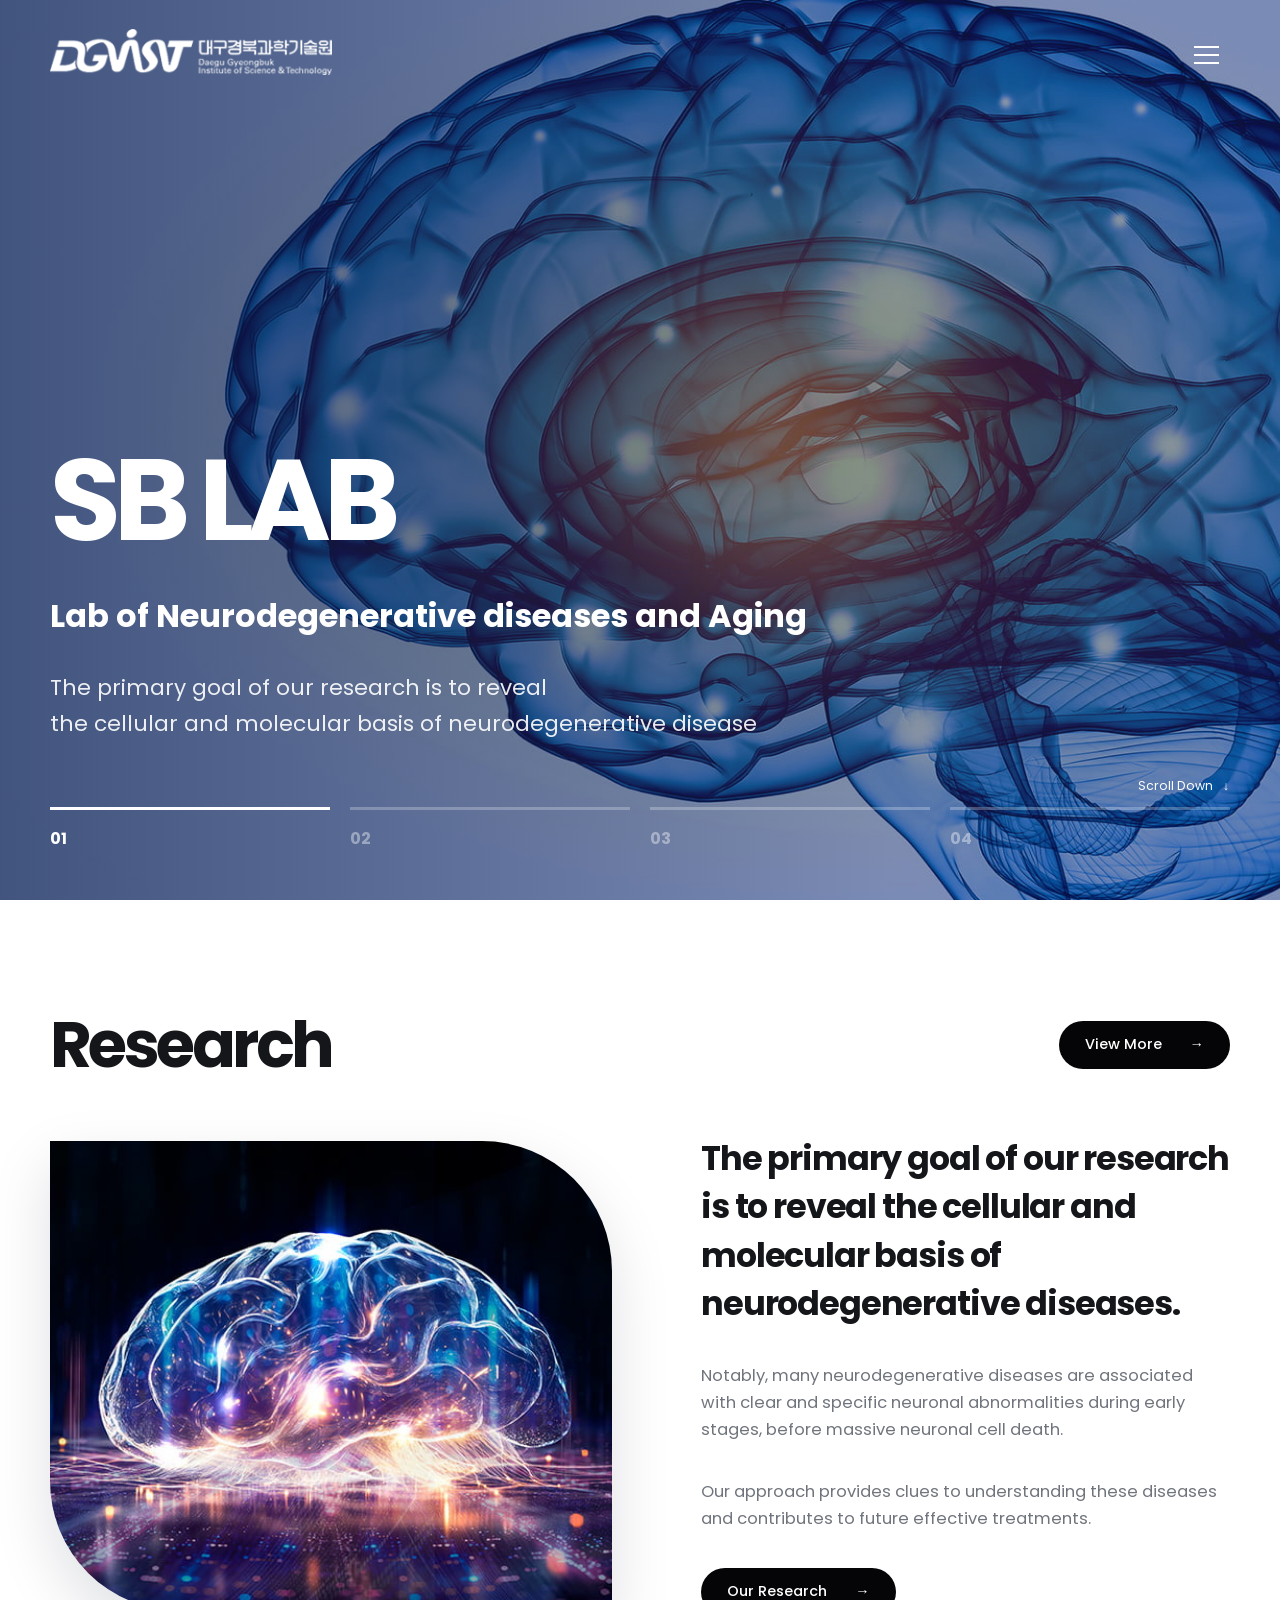
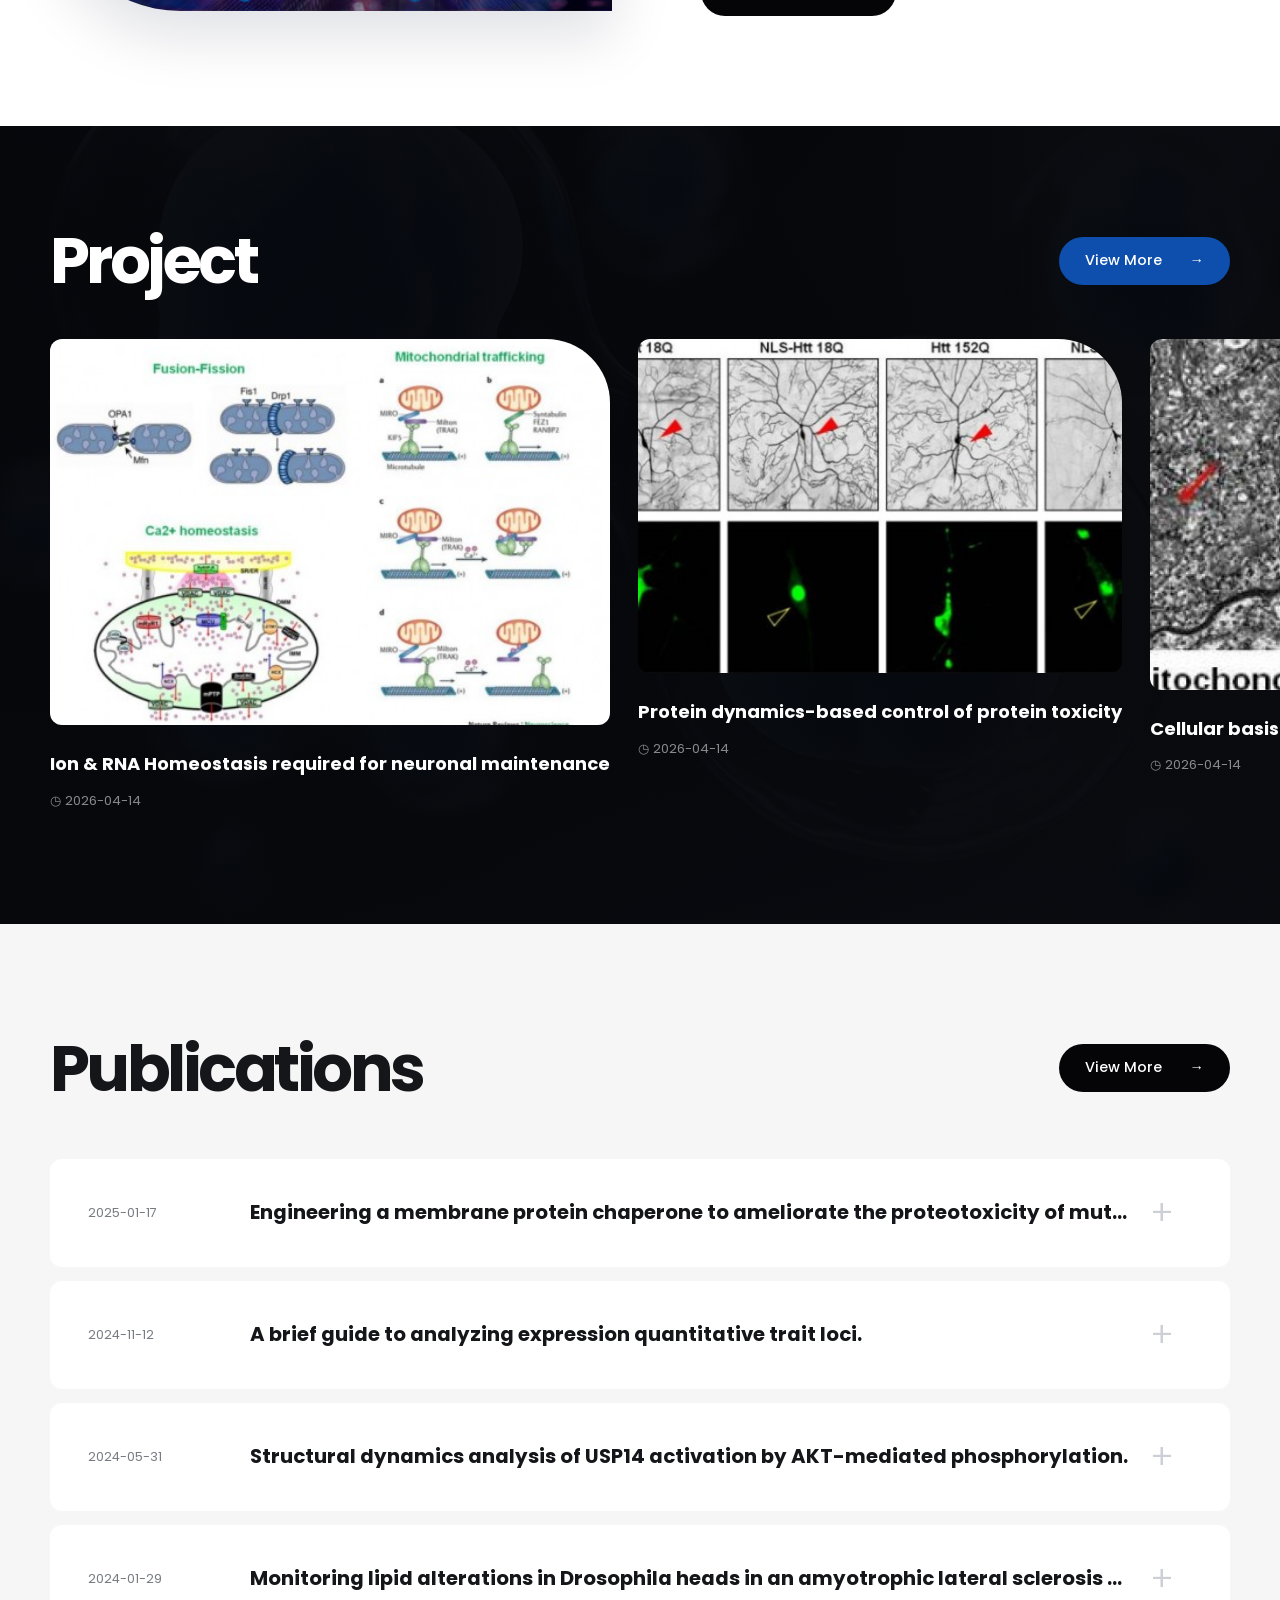
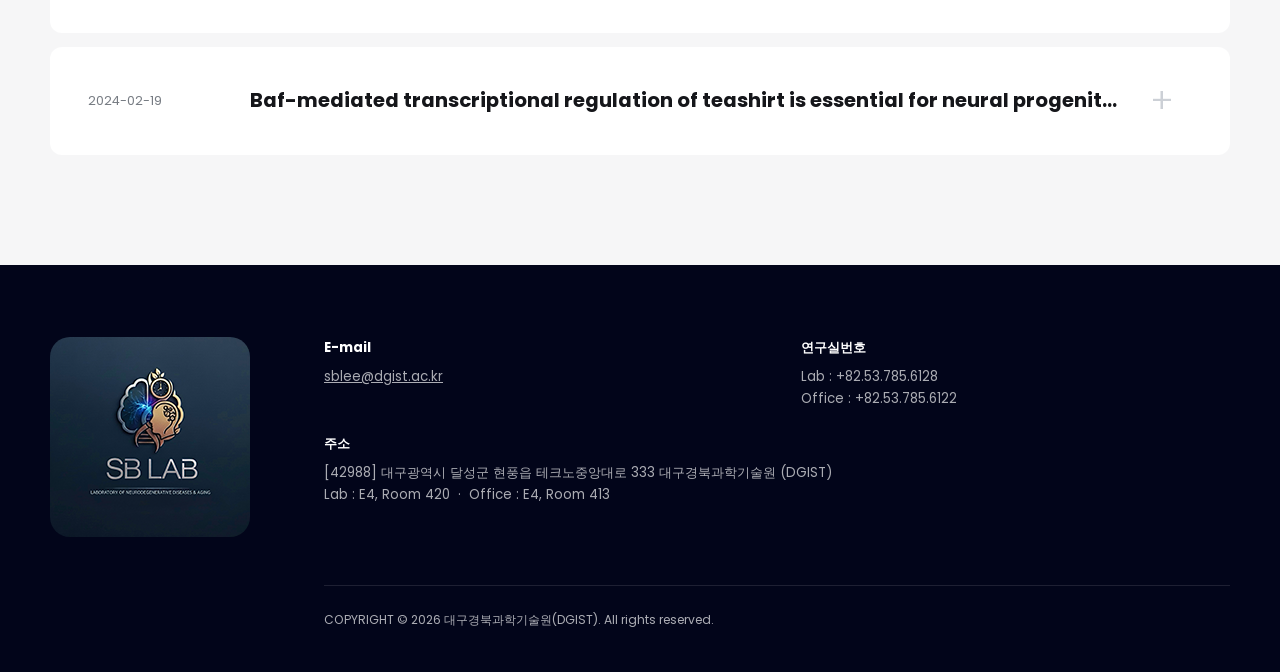
==== commit d1ec2b17: "Add files via upload" ====
--- a/index.html
+++ b/index.html
@@ -1,541 +1,99 @@
-<!DOCTYPE html>
-<html lang="ko">
+<!doctype html>
+<html lang="en">
 <head>
-  <meta charset="UTF-8">
-  <meta name="viewport" content="width=device-width, initial-scale=1.0">
-
-  <meta
-    name="description"
-    content="SB Lab studies the cellular and molecular mechanisms of neuronal resilience, aging, and neurodegenerative disease."
-  >
-
-  <title>SB LAB | Neuronal Resilience & Neurodegeneration</title>
-
+  <meta charset="utf-8">
+  <meta name="viewport" content="width=device-width, initial-scale=1">
+  <meta name="description" content="SB LAB at DGIST studies the cellular and molecular basis of neurodegenerative diseases and aging.">
+  <title>SB LAB | DGIST</title>
   <link rel="stylesheet" href="style.css">
   <script src="script.js" defer></script>
 </head>
-
-<body>
-  <a class="skip-link" href="#main-content">본문으로 바로가기</a>
-
-  <header class="site-header" id="site-header">
-    <div class="header-inner">
-      <a class="brand" href="#home" aria-label="SB LAB 홈">
-        <img src="assets/sb-lab-mark.svg" alt="" width="46" height="46">
-        <span class="brand-text">
-          <strong>SB LAB</strong>
-          <small>Neuronal Resilience & Aging</small>
-        </span>
-      </a>
-
-      <button
-        class="menu-toggle"
-        id="menu-toggle"
-        type="button"
-        aria-label="메뉴 열기"
-        aria-expanded="false"
-        aria-controls="main-nav"
-      >
-        <span></span>
-        <span></span>
-        <span></span>
-      </button>
-
-      <nav class="main-nav" id="main-nav" aria-label="주요 메뉴">
-        <a href="#announcement">Announcement</a>
-        <a href="#research">Research</a>
-        <a href="#project">Project</a>
-        <a href="#professor">Professor</a>
-        <a href="#member">Member</a>
-        <a href="#alumni">Alumni</a>
-        <a href="#publications">Publications</a>
-        <a href="#gallery">Gallery</a>
-        <a href="#contact">Contact</a>
-      </nav>
-    </div>
-  </header>
-
+<body data-page="home">
+  <div id="site-header"></div>
   <main id="main-content">
-    <section class="hero" id="home" aria-labelledby="hero-title">
-      <div class="hero-background" aria-hidden="true">
-        <div class="orb orb-one"></div>
-        <div class="orb orb-two"></div>
-        <div class="neural-lines"></div>
-      </div>
-
-      <div class="hero-content">
-        <p class="eyebrow">DGIST · Department of Brain Sciences</p>
-
-        <h1 id="hero-title">
-          <span>SB LAB</span>
-          Lab of Neurodegenerative<br>
-          Diseases and Aging
-        </h1>
-
-        <p class="hero-description">
-          We investigate how neurons maintain their function during aging,
-          cellular stress, and neurodegenerative disease.
-        </p>
-
-        <div class="hero-actions">
-          <a class="button button-primary" href="#research">Explore Our Research</a>
-          <a class="button button-ghost" href="#contact">Join Our Lab</a>
+    <section class="home-hero" aria-label="SB LAB introduction">
+      <div class="hero-slide is-active" style="background-image:url('assets/site/hero-1.jpg')"></div>
+      <div class="hero-slide" style="background-image:url('assets/site/hero-2.jpg')"></div>
+      <div class="hero-slide" style="background-image:url('assets/site/hero-3.jpg')"></div>
+      <div class="hero-slide" style="background-image:url('assets/site/hero-4.jpg')"></div>
+      <div class="container home-hero-content">
+        <div class="hero-copy">
+          <h1>SB LAB</h1>
+          <h2>Lab of Neurodegenerative diseases and Aging</h2>
+          <p>The primary goal of our research is to reveal<br>the cellular and molecular basis of neurodegenerative disease</p>
+        </div>
+        <div class="hero-pager" role="tablist" aria-label="Hero slides">
+          <button class="hero-dot is-active" role="tab" aria-selected="true">01</button>
+          <button class="hero-dot" role="tab" aria-selected="false">02</button>
+          <button class="hero-dot" role="tab" aria-selected="false">03</button>
+          <button class="hero-dot" role="tab" aria-selected="false">04</button>
         </div>
       </div>
-
-      <a class="scroll-down" href="#announcement" aria-label="아래로 이동">
-        <span>Scroll Down</span>
-        <i></i>
-      </a>
+      <a class="scroll-cue" href="#research-home">Scroll Down</a>
     </section>
 
-    <section class="announcement section section-compact" id="announcement">
+    <section class="section" id="research-home">
       <div class="container">
-        <div class="announcement-bar reveal">
-          <div>
-            <p class="section-kicker">Announcement</p>
-            <h2>News from SB Lab</h2>
+        <div class="section-heading reveal">
+          <h2>Research</h2>
+          <a class="view-more" href="research.html">View More</a>
+        </div>
+        <div class="home-research-grid">
+          <div class="home-research-image reveal">
+            <img src="assets/site/home-research.jpg" alt="Illuminated human brain illustration">
           </div>
+          <div class="home-research-copy reveal">
+            <h3>The primary goal of our research is to reveal the cellular and molecular basis of neurodegenerative diseases.</h3>
+            <p>Notably, many neurodegenerative diseases are associated with clear and specific neuronal abnormalities during early stages, before massive neuronal cell death.</p>
+            <p>Our approach provides clues to understanding these diseases and contributes to future effective treatments.</p>
+            <a class="view-more" href="research.html">Our Research</a>
+          </div>
+        </div>
+      </div>
+    </section>
 
-          <a class="announcement-item" href="#contact">
-            <span class="announcement-date">2026.08</span>
-            <strong>We welcome motivated students interested in neuronal resilience.</strong>
-            <span aria-hidden="true">→</span>
+    <section class="project-spotlight">
+      <div class="container">
+        <div class="section-heading reveal">
+          <h2>Project</h2>
+          <a class="view-more" href="projects.html">View More</a>
+        </div>
+        <div class="project-strip">
+          <a class="project-mini reveal" href="projects.html#ion-rna">
+            <div class="project-mini-image"><img src="assets/site/project-4.jpg" alt="Ion and RNA homeostasis research figure"></div>
+            <h3>Ion &amp; RNA Homeostasis required for neuronal maintenance</h3>
+            <time datetime="2026-04-14">◷ 2026-04-14</time>
+          </a>
+          <a class="project-mini reveal" href="projects.html#protein-dynamics">
+            <div class="project-mini-image"><img src="assets/site/project-1.jpg" alt="Protein dynamics research figure"></div>
+            <h3>Protein dynamics-based control of protein toxicity</h3>
+            <time datetime="2026-04-14">◷ 2026-04-14</time>
+          </a>
+          <a class="project-mini reveal" href="projects.html#cellular-basis">
+            <div class="project-mini-image"><img src="assets/site/project-2.jpg" alt="Neuronal mitochondria research figure"></div>
+            <h3>Cellular basis of various neurodegenerative diseases</h3>
+            <time datetime="2026-04-14">◷ 2026-04-14</time>
           </a>
         </div>
       </div>
     </section>
 
-    <section class="research section" id="research">
-      <div class="container research-grid">
-        <div class="research-visual reveal">
-          <img
-            src="assets/research-neuron.svg"
-            alt="신경세포와 분자 네트워크를 표현한 일러스트"
-          >
-          <div class="visual-caption">
-            <span>01</span>
-            <p>Cellular and molecular basis of neuronal resilience</p>
-          </div>
-        </div>
-
-        <div class="research-content reveal">
-          <p class="section-kicker">Research</p>
-          <h2>Understanding how neurons remain functional.</h2>
-
-          <p class="lead">
-            Our research focuses on the mechanisms that preserve neuronal
-            homeostasis before irreversible degeneration occurs.
-          </p>
-
-          <p>
-            We combine Drosophila genetics, molecular biology, imaging,
-            behavioral analysis, and disease models to identify pathways that
-            protect vulnerable neurons during aging and cellular stress.
-          </p>
-
-          <div class="research-points">
-            <article>
-              <strong>Neuronal resilience</strong>
-              <span>Maintenance of neuronal function under stress</span>
-            </article>
-
-            <article>
-              <strong>Proteostasis</strong>
-              <span>Protein quality control and ubiquitin signaling</span>
-            </article>
-
-            <article>
-              <strong>Neurodegeneration</strong>
-              <span>Mechanisms shared across age-related diseases</span>
-            </article>
-          </div>
-        </div>
-      </div>
-    </section>
-
-    <section class="project section section-dark" id="project">
-      <div class="container">
-        <div class="section-heading light reveal">
-          <div>
-            <p class="section-kicker">Project</p>
-            <h2>Current research directions</h2>
-          </div>
-
-          <p>
-            We study neuronal maintenance from complementary molecular,
-            cellular, and systems-level perspectives.
-          </p>
-        </div>
-
-        <div class="project-grid">
-          <article class="project-card reveal">
-            <span class="project-number">01</span>
-            <h3>Protein Dynamics & Proteostasis</h3>
-            <p>
-              Defining how ubiquitin pathways, deubiquitinating enzymes, and
-              protein-quality-control systems support neuronal function.
-            </p>
-            <a href="#contact">Learn more <span>→</span></a>
-          </article>
-
-          <article class="project-card reveal">
-            <span class="project-number">02</span>
-            <h3>Cellular Basis of Neurodegeneration</h3>
-            <p>
-              Identifying early cellular defects that precede neuronal loss in
-              models of age-related neurological disease.
-            </p>
-            <a href="#contact">Learn more <span>→</span></a>
-          </article>
-
-          <article class="project-card reveal">
-            <span class="project-number">03</span>
-            <h3>Neuronal Maintenance & Remodeling</h3>
-            <p>
-              Investigating how neuronal morphology, connectivity, and
-              organelle homeostasis are preserved throughout life.
-            </p>
-            <a href="#contact">Learn more <span>→</span></a>
-          </article>
-
-          <article class="project-card reveal">
-            <span class="project-number">04</span>
-            <h3>Ion & RNA Homeostasis</h3>
-            <p>
-              Exploring how ion balance and RNA regulation contribute to
-              neuronal resilience and selective vulnerability.
-            </p>
-            <a href="#contact">Learn more <span>→</span></a>
-          </article>
-        </div>
-      </div>
-    </section>
-
-    <section class="professor section" id="professor">
+    <section class="section home-publications">
       <div class="container">
         <div class="section-heading reveal">
-          <div>
-            <p class="section-kicker">Professor</p>
-            <h2>Principal Investigator</h2>
-          </div>
+          <h2>Publications</h2>
+          <a class="view-more" href="publications.html">View More</a>
         </div>
-
-        <article class="professor-card reveal">
-          <div class="professor-photo">
-            <img
-              src="assets/profile-professor.svg"
-              alt="교수 프로필 사진 자리 표시 이미지"
-            >
-          </div>
-
-          <div class="professor-summary">
-            <p class="role">Principal Investigator</p>
-            <h3>Sung Bae Lee, Ph.D.</h3>
-            <p>
-              Professor, Department of Brain Sciences<br>
-              Daegu Gyeongbuk Institute of Science and Technology
-            </p>
-
-            <div class="contact-links">
-              <a href="mailto:sblee@dgist.ac.kr">sblee@dgist.ac.kr</a>
-              <a href="tel:+82537856122">+82 53 785 6122</a>
-            </div>
-          </div>
-
-          <div class="professor-details">
-            <div>
-              <h4>Research interests</h4>
-              <p>
-                Neuronal resilience, neurodegenerative disease, aging,
-                proteostasis, Drosophila disease models
-              </p>
-            </div>
-
-            <div>
-              <h4>Education</h4>
-              <p>
-                Ph.D. in Biological Sciences<br>
-                Korea Advanced Institute of Science and Technology
-              </p>
-            </div>
-
-            <a class="text-link" href="#contact">Contact the lab <span>→</span></a>
-          </div>
-        </article>
-      </div>
-    </section>
-
-    <section class="member section section-soft" id="member">
-      <div class="container">
-        <div class="section-heading reveal">
-          <div>
-            <p class="section-kicker">Member</p>
-            <h2>People in our lab</h2>
-          </div>
-
-          <p>
-            Replace the sample names and descriptions below with the current
-            laboratory member information.
-          </p>
-        </div>
-
-        <div class="member-grid">
-          <article class="member-card reveal">
-            <img src="assets/profile-member-1.svg" alt="연구원 프로필 자리 표시 이미지">
-            <div>
-              <p class="member-role">Postdoctoral Researcher</p>
-              <h3>Member Name</h3>
-              <p>Neuronal proteostasis and disease models</p>
-            </div>
-          </article>
-
-          <article class="member-card reveal">
-            <img src="assets/profile-member-2.svg" alt="대학원생 프로필 자리 표시 이미지">
-            <div>
-              <p class="member-role">Ph.D. Candidate</p>
-              <h3>Member Name</h3>
-              <p>Neuronal resilience and ubiquitin signaling</p>
-            </div>
-          </article>
-
-          <article class="member-card reveal">
-            <img src="assets/profile-member-3.svg" alt="대학원생 프로필 자리 표시 이미지">
-            <div>
-              <p class="member-role">M.S. Student</p>
-              <h3>Member Name</h3>
-              <p>Mitochondrial homeostasis in neurons</p>
-            </div>
-          </article>
-
-          <article class="member-card reveal">
-            <img src="assets/profile-member-4.svg" alt="연구원 프로필 자리 표시 이미지">
-            <div>
-              <p class="member-role">Researcher</p>
-              <h3>Member Name</h3>
-              <p>Drosophila genetics and behavioral analysis</p>
-            </div>
-          </article>
-        </div>
-      </div>
-    </section>
-
-    <section class="alumni section" id="alumni">
-      <div class="container alumni-grid">
-        <div class="section-heading reveal">
-          <div>
-            <p class="section-kicker">Alumni</p>
-            <h2>Former lab members</h2>
-          </div>
-        </div>
-
-        <div class="alumni-list reveal">
-          <article>
-            <span>2026</span>
-            <div>
-              <h3>Alumni Name</h3>
-              <p>Ph.D. · Current position or institution</p>
-            </div>
-          </article>
-
-          <article>
-            <span>2025</span>
-            <div>
-              <h3>Alumni Name</h3>
-              <p>M.S. · Current position or institution</p>
-            </div>
-          </article>
-
-          <article>
-            <span>2024</span>
-            <div>
-              <h3>Alumni Name</h3>
-              <p>Researcher · Current position or institution</p>
-            </div>
-          </article>
-        </div>
-      </div>
-    </section>
-
-    <section class="publications section section-dark" id="publications">
-      <div class="container">
-        <div class="section-heading light reveal">
-          <div>
-            <p class="section-kicker">Publications</p>
-            <h2>Selected publications</h2>
-          </div>
-
-          <p>
-            Replace these sample entries with your lab’s latest publications
-            and external publication links.
-          </p>
-        </div>
-
-        <div class="publication-list">
-          <article class="publication-item reveal">
-            <span class="publication-year">2026</span>
-            <div>
-              <p class="publication-journal">Journal Name</p>
-              <h3>
-                Failure of metabolic compensation marks the loss of neuronal
-                bioenergetic adaptation.
-              </h3>
-              <p class="publication-authors">
-                Author A, Author B, Author C, and Lee SB
-              </p>
-            </div>
-            <a href="#contact" aria-label="논문 자세히 보기">↗</a>
-          </article>
-
-          <article class="publication-item reveal">
-            <span class="publication-year">2025</span>
-            <div>
-              <p class="publication-journal">Journal Name</p>
-              <h3>
-                Ubiquitin signaling supports neuronal proteostasis during
-                aging and cellular stress.
-              </h3>
-              <p class="publication-authors">
-                Author A, Author B, Author C, and Lee SB
-              </p>
-            </div>
-            <a href="#contact" aria-label="논문 자세히 보기">↗</a>
-          </article>
-
-          <article class="publication-item reveal">
-            <span class="publication-year">2024</span>
-            <div>
-              <p class="publication-journal">Journal Name</p>
-              <h3>
-                Molecular pathways governing selective neuronal vulnerability
-                in neurodegenerative disease.
-              </h3>
-              <p class="publication-authors">
-                Author A, Author B, Author C, and Lee SB
-              </p>
-            </div>
-            <a href="#contact" aria-label="논문 자세히 보기">↗</a>
-          </article>
-        </div>
-      </div>
-    </section>
-
-    <section class="gallery section" id="gallery">
-      <div class="container">
-        <div class="section-heading reveal">
-          <div>
-            <p class="section-kicker">Gallery</p>
-            <h2>Life at SB Lab</h2>
-          </div>
-
-          <p>
-            Add conference, research training, laboratory, and group-event
-            photographs here.
-          </p>
-        </div>
-
-        <div class="gallery-grid">
-          <figure class="gallery-large reveal">
-            <img src="assets/gallery-1.svg" alt="학회 활동 사진 자리 표시 이미지">
-            <figcaption>
-              <span>Conference</span>
-              <strong>Scientific meetings and invited talks</strong>
-            </figcaption>
-          </figure>
-
-          <figure class="reveal">
-            <img src="assets/gallery-2.svg" alt="연구 활동 사진 자리 표시 이미지">
-            <figcaption>
-              <span>Research</span>
-              <strong>Experiments and training</strong>
-            </figcaption>
-          </figure>
-
-          <figure class="reveal">
-            <img src="assets/gallery-3.svg" alt="연구실 행사 사진 자리 표시 이미지">
-            <figcaption>
-              <span>Lab News</span>
-              <strong>Lab events and celebrations</strong>
-            </figcaption>
-          </figure>
-        </div>
-      </div>
-    </section>
-
-    <section class="contact section section-soft" id="contact">
-      <div class="container">
-        <div class="contact-panel reveal">
-          <div class="contact-intro">
-            <p class="section-kicker">Contact Info</p>
-            <h2>Join us in exploring neuronal resilience.</h2>
-            <p>
-              We welcome inquiries from students and researchers interested in
-              neurodegeneration, aging, Drosophila genetics, and neuronal
-              homeostasis.
-            </p>
-
-            <a class="button button-primary" href="mailto:sblee@dgist.ac.kr">
-              Send an email
-            </a>
-          </div>
-
-          <div class="contact-details">
-            <article>
-              <span>Email</span>
-              <a href="mailto:sblee@dgist.ac.kr">sblee@dgist.ac.kr</a>
-            </article>
-
-            <article>
-              <span>Telephone</span>
-              <p>Lab: +82 53 785 6128<br>Office: +82 53 785 6122</p>
-            </article>
-
-            <article>
-              <span>Address</span>
-              <p>
-                DGIST E4, Room 420<br>
-                333 Techno Jungang-daero, Hyeonpung-eup,<br>
-                Dalseong-gun, Daegu 42988, Republic of Korea
-              </p>
-            </article>
-
-            <a
-              class="map-link"
-              href="https://www.google.com/maps/search/?api=1&query=DGIST"
-              target="_blank"
-              rel="noopener noreferrer"
-            >
-              Open in Maps <span>↗</span>
-            </a>
-          </div>
+        <div class="publication-preview">
+          <a class="reveal" href="https://doi.org/10.1038/s41467-025-56030-6" target="_blank" rel="noreferrer"><time>2025-01-17</time><strong>Engineering a membrane protein chaperone to ameliorate the proteotoxicity of mutant huntingtin.</strong><b>+</b></a>
+          <a class="reveal" href="https://doi.org/10.1016/j.mocell.2024.100139" target="_blank" rel="noreferrer"><time>2024-11-12</time><strong>A brief guide to analyzing expression quantitative trait loci.</strong><b>+</b></a>
+          <a class="reveal" href="https://doi.org/10.3390/cells13110955" target="_blank" rel="noreferrer"><time>2024-05-31</time><strong>Structural dynamics analysis of USP14 activation by AKT-mediated phosphorylation.</strong><b>+</b></a>
+          <a class="reveal" href="https://pubs.rsc.org/en/content/articlelanding/2024/an/d3an01670f" target="_blank" rel="noreferrer"><time>2024-01-29</time><strong>Monitoring lipid alterations in Drosophila heads in an amyotrophic lateral sclerosis model.</strong><b>+</b></a>
+          <a class="reveal" href="https://doi.org/10.1038/s12276-024-01169-3" target="_blank" rel="noreferrer"><time>2024-02-19</time><strong>Baf-mediated transcriptional regulation of teashirt is essential for neural progenitor cell lineages.</strong><b>+</b></a>
         </div>
       </div>
     </section>
   </main>
-
-  <footer class="site-footer">
-    <div class="container footer-grid">
-      <a class="footer-brand" href="#home">
-        <img src="assets/sb-lab-mark.svg" alt="" width="58" height="58">
-        <span>
-          <strong>SB LAB</strong>
-          <small>Lab of Neurodegenerative Diseases and Aging</small>
-        </span>
-      </a>
-
-      <p>
-        Department of Brain Sciences, DGIST<br>
-        Daegu, Republic of Korea
-      </p>
-
-      <p class="copyright">
-        © <span id="current-year"></span> SB LAB. All rights reserved.
-      </p>
-    </div>
-  </footer>
-
-  <button class="back-to-top" id="back-to-top" type="button" aria-label="맨 위로 이동">
-    ↑
-  </button>
+  <div id="site-footer"></div>
 </body>
 </html>
--- a/style.css
+++ b/style.css
@@ -1,19 +1,21 @@
+@import url("https://fonts.googleapis.com/css2?family=Poppins:wght@300;400;500;600;700;800&display=swap");
+
 :root {
-  --navy-950: #06111f;
-  --navy-900: #0a1728;
-  --navy-800: #10253d;
-  --blue-700: #164a7b;
-  --blue-500: #2f86c9;
-  --cyan-400: #59d6da;
-  --orange-400: #ffab6b;
-  --white: #ffffff;
-  --ink: #16202b;
-  --muted: #66717f;
-  --line: rgba(15, 31, 49, 0.14);
-  --soft: #f2f6f9;
-  --shadow: 0 24px 70px rgba(6, 17, 31, 0.14);
-  --header-height: 86px;
-  --container: 1240px;
+  --navy: #04122e;
+  --navy-2: #111a5c;
+  --violet: #2e247f;
+  --blue: #083f94;
+  --blue-2: #0e4fad;
+  --black: #0a0a0d;
+  --ink: #15161a;
+  --muted: #70747c;
+  --line: #e2e4e8;
+  --paper: #f6f6f7;
+  --white: #fff;
+  --max: 1440px;
+  --header: 104px;
+  --radius: 18px;
+  --shadow: 0 24px 60px rgba(5, 18, 46, 0.13);
 }
 
 * {
@@ -22,18 +24,16 @@
 
 html {
   scroll-behavior: smooth;
-  scroll-padding-top: var(--header-height);
 }
 
 body {
+  min-width: 320px;
   margin: 0;
   color: var(--ink);
   background: var(--white);
-  font-family:
-    Pretendard, -apple-system, BlinkMacSystemFont, "Segoe UI", Arial,
-    "Apple SD Gothic Neo", "Noto Sans KR", sans-serif;
+  font-family: "Poppins", Pretendard, -apple-system, BlinkMacSystemFont, "Segoe UI", sans-serif;
   line-height: 1.65;
-  word-break: keep-all;
+  overflow-x: hidden;
 }
 
 body.menu-open {
@@ -50,23 +50,24 @@
 }
 
 button,
+input,
+select {
+  font: inherit;
+}
+
+button,
 a {
   -webkit-tap-highlight-color: transparent;
 }
 
-button {
-  font: inherit;
-}
-
 .skip-link {
   position: fixed;
-  top: -100px;
+  top: -90px;
   left: 20px;
   z-index: 10000;
   padding: 12px 18px;
-  border-radius: 0 0 8px 8px;
-  color: var(--white);
-  background: var(--blue-700);
+  color: #fff;
+  background: var(--blue);
   text-decoration: none;
 }
 
@@ -75,1008 +76,1174 @@
 }
 
 .container {
-  width: min(calc(100% - 40px), var(--container));
-  margin: 0 auto;
+  width: min(calc(100% - 100px), var(--max));
+  margin-inline: auto;
 }
 
 .section {
-  padding: 130px 0;
-}
-
-.section-compact {
-  padding: 34px 0;
-}
-
-.section-soft {
-  background: var(--soft);
-}
-
-.section-dark {
-  overflow: hidden;
-  color: var(--white);
-  background:
-    radial-gradient(circle at 85% 12%, rgba(47, 134, 201, 0.22), transparent 26%),
-    linear-gradient(145deg, var(--navy-950), var(--navy-800));
-}
-
-.section-kicker {
-  margin: 0 0 12px;
-  color: var(--blue-500);
-  font-size: 0.78rem;
-  font-weight: 800;
-  letter-spacing: 0.18em;
-  text-transform: uppercase;
+  padding: 110px 0;
 }
 
 .section-heading {
   display: flex;
-  align-items: end;
-  justify-content: space-between;
-  gap: 50px;
-  margin-bottom: 58px;
-}
-
-.section-heading h2,
-.research-content h2,
-.contact-intro h2 {
-  max-width: 760px;
-  margin: 0;
-  font-family: Georgia, "Times New Roman", serif;
-  font-size: clamp(2.3rem, 4.2vw, 4.5rem);
-  font-weight: 500;
-  line-height: 1.08;
-  letter-spacing: -0.045em;
-}
-
-.section-heading > p {
-  max-width: 440px;
-  margin: 0;
-  color: var(--muted);
-}
-
-.section-heading.light > p {
-  color: rgba(255, 255, 255, 0.65);
-}
-
-.site-header {
-  position: fixed;
-  inset: 0 0 auto;
-  z-index: 1000;
-  height: var(--header-height);
-  color: var(--white);
-  transition:
-    background-color 240ms ease,
-    box-shadow 240ms ease,
-    color 240ms ease;
-}
-
-.site-header.is-scrolled,
-.site-header.menu-active {
-  color: var(--ink);
-  background: rgba(255, 255, 255, 0.94);
-  box-shadow: 0 10px 34px rgba(6, 17, 31, 0.08);
-  backdrop-filter: blur(18px);
-}
-
-.header-inner {
-  display: flex;
-  width: min(calc(100% - 40px), 1440px);
-  height: 100%;
-  margin: 0 auto;
   align-items: center;
   justify-content: space-between;
   gap: 28px;
-}
-
-.brand {
+  margin-bottom: 56px;
+}
+
+.section-heading h2,
+.content-title {
+  margin: 0;
+  font-size: clamp(2.7rem, 5vw, 4.8rem);
+  font-weight: 700;
+  line-height: 1.08;
+  letter-spacing: -0.055em;
+}
+
+.eyebrow {
+  margin: 0 0 16px;
+  color: var(--blue-2);
+  font-size: 0.75rem;
+  font-weight: 700;
+  letter-spacing: 0.15em;
+  text-transform: uppercase;
+}
+
+.view-more,
+.pill-link {
   display: inline-flex;
-  flex: 0 0 auto;
+  min-height: 48px;
+  padding: 0 26px;
+  border-radius: 999px;
   align-items: center;
-  gap: 11px;
-  color: inherit;
+  justify-content: center;
+  gap: 28px;
+  color: #fff;
+  background: #050507;
+  font-size: 0.9rem;
+  font-weight: 500;
   text-decoration: none;
-}
-
-.brand img {
-  width: 46px;
-  height: 46px;
-}
-
-.brand-text {
-  display: grid;
-  line-height: 1.05;
-}
-
-.brand-text strong {
-  font-family: Georgia, "Times New Roman", serif;
-  font-size: 1.25rem;
-  letter-spacing: 0.08em;
-}
-
-.brand-text small {
-  margin-top: 7px;
-  font-size: 0.64rem;
-  letter-spacing: 0.08em;
-  opacity: 0.72;
+  transition: transform 180ms ease, background 180ms ease;
+}
+
+.view-more::after,
+.pill-link::after {
+  content: "→";
+}
+
+.view-more:hover,
+.pill-link:hover {
+  background: var(--blue);
+  transform: translateY(-2px);
+}
+
+/* Header and full-screen navigation */
+.site-header {
+  position: absolute;
+  inset: 0 0 auto;
+  z-index: 1100;
+  height: var(--header);
+  color: #fff;
+  transition: color 220ms ease, background 220ms ease, box-shadow 220ms ease;
+}
+
+.site-header.is-scrolled {
+  position: fixed;
+  color: var(--ink);
+  background: rgba(255, 255, 255, 0.96);
+  box-shadow: 0 8px 30px rgba(2, 12, 33, 0.08);
+  backdrop-filter: blur(12px);
+}
+
+.header-inner {
+  display: flex;
+  width: min(calc(100% - 100px), 1760px);
+  height: 100%;
+  margin-inline: auto;
+  align-items: center;
+  justify-content: space-between;
+}
+
+.site-logo {
+  position: relative;
+  z-index: 2;
+  display: block;
+  width: clamp(230px, 22vw, 315px);
+}
+
+.site-logo img {
+  width: 100%;
+}
+
+.site-logo .logo-color {
+  display: none;
+}
+
+.site-header.is-scrolled .logo-white {
+  display: none;
+}
+
+.site-header.is-scrolled .logo-color {
+  display: block;
+}
+
+.menu-toggle {
+  position: relative;
+  z-index: 1200;
+  width: 48px;
+  height: 48px;
+  padding: 12px 8px;
+  border: 0;
+  color: currentColor;
+  background: transparent;
+  cursor: pointer;
+}
+
+.menu-toggle span {
+  display: block;
+  width: 25px;
+  height: 2px;
+  margin: 6px auto;
+  background: currentColor;
+  transition: transform 220ms ease, opacity 180ms ease;
+}
+
+.menu-toggle[aria-expanded="true"] span:nth-child(1) {
+  transform: translateY(8px) rotate(45deg);
+}
+
+.menu-toggle[aria-expanded="true"] span:nth-child(2) {
+  opacity: 0;
+}
+
+.menu-toggle[aria-expanded="true"] span:nth-child(3) {
+  transform: translateY(-8px) rotate(-45deg);
+}
+
+.menu-panel {
+  position: fixed;
+  inset: 0;
+  z-index: 1050;
+  display: grid;
+  color: #fff;
+  background:
+    linear-gradient(115deg, rgba(2, 12, 39, 0.96), rgba(31, 25, 105, 0.94)),
+    url("assets/site/hero-3.jpg") center / cover;
+  opacity: 0;
+  visibility: hidden;
+  transform: translateY(-18px);
+  transition: opacity 240ms ease, transform 240ms ease, visibility 240ms;
+  place-items: center;
+}
+
+.menu-panel.is-open {
+  opacity: 1;
+  visibility: visible;
+  transform: none;
+}
+
+.menu-panel-inner {
+  width: min(calc(100% - 100px), 1100px);
+  padding: 120px 0 60px;
+}
+
+.menu-kicker {
+  margin: 0 0 26px;
+  color: rgba(255, 255, 255, 0.55);
+  font-size: 0.75rem;
+  letter-spacing: 0.2em;
+  text-transform: uppercase;
 }
 
 .main-nav {
+  display: grid;
+  grid-template-columns: repeat(3, 1fr);
+  border-top: 1px solid rgba(255, 255, 255, 0.2);
+}
+
+.main-nav a {
+  display: grid;
+  min-height: 118px;
+  padding: 22px 18px;
+  border-right: 1px solid rgba(255, 255, 255, 0.16);
+  border-bottom: 1px solid rgba(255, 255, 255, 0.16);
+  align-content: center;
+  gap: 4px;
+  text-decoration: none;
+  transition: background 180ms ease, padding 180ms ease;
+}
+
+.main-nav a:nth-child(3n) {
+  border-right: 0;
+}
+
+.main-nav a:hover,
+.main-nav a.is-active {
+  padding-left: 28px;
+  background: rgba(255, 255, 255, 0.12);
+}
+
+.main-nav small {
+  color: #7bb4ff;
+  font-size: 0.68rem;
+  letter-spacing: 0.12em;
+}
+
+.main-nav strong {
+  font-size: clamp(1.05rem, 1.8vw, 1.45rem);
+  font-weight: 600;
+}
+
+/* Home hero */
+.home-hero {
+  position: relative;
+  min-height: 100svh;
+  overflow: hidden;
+  color: #fff;
+  background: var(--navy);
+}
+
+.hero-slide {
+  position: absolute;
+  inset: 0;
+  background-position: center;
+  background-size: cover;
+  opacity: 0;
+  transform: scale(1.035);
+  transition: opacity 900ms ease, transform 6500ms linear;
+}
+
+.hero-slide::after {
+  position: absolute;
+  inset: 0;
+  background: linear-gradient(90deg, rgba(5, 25, 66, 0.54), rgba(8, 25, 58, 0.12) 70%);
+  content: "";
+}
+
+.hero-slide.is-active {
+  opacity: 1;
+  transform: scale(1);
+}
+
+.home-hero-content {
+  position: relative;
+  z-index: 2;
   display: flex;
-  align-items: center;
-  gap: clamp(14px, 1.5vw, 27px);
-}
-
-.main-nav a {
-  position: relative;
-  padding: 8px 0;
-  color: inherit;
-  font-size: 0.8rem;
-  font-weight: 650;
-  letter-spacing: 0.02em;
-  text-decoration: none;
-}
-
-.main-nav a::after {
+  min-height: 100svh;
+  padding-top: var(--header);
+  padding-bottom: 86px;
+  align-items: flex-end;
+}
+
+.hero-copy {
+  width: min(100%, 980px);
+  padding-bottom: 72px;
+}
+
+.hero-copy h1 {
+  margin: 0;
+  font-size: clamp(4.3rem, 9vw, 8.6rem);
+  font-weight: 700;
+  line-height: 0.92;
+  letter-spacing: -0.065em;
+}
+
+.hero-copy h2 {
+  margin: 42px 0 0;
+  font-size: clamp(1.4rem, 2.5vw, 2.25rem);
+  line-height: 1.3;
+}
+
+.hero-copy p {
+  max-width: 820px;
+  margin: 34px 0 0;
+  color: rgba(255, 255, 255, 0.9);
+  font-size: clamp(1rem, 1.7vw, 1.45rem);
+}
+
+.hero-pager {
   position: absolute;
   right: 0;
-  bottom: 1px;
+  bottom: 48px;
   left: 0;
-  height: 2px;
-  background: var(--cyan-400);
-  content: "";
-  transform: scaleX(0);
-  transform-origin: right;
-  transition: transform 200ms ease;
-}
-
-.main-nav a:hover::after,
-.main-nav a:focus-visible::after,
-.main-nav a.is-active::after {
-  transform: scaleX(1);
-  transform-origin: left;
-}
-
-.menu-toggle {
-  display: none;
-  width: 46px;
-  height: 46px;
-  padding: 10px;
+  z-index: 3;
+  display: grid;
+  grid-template-columns: repeat(4, 1fr);
+  gap: 20px;
+}
+
+.hero-dot {
+  padding: 16px 0 0;
   border: 0;
-  color: inherit;
+  border-top: 3px solid rgba(255, 255, 255, 0.25);
+  color: rgba(255, 255, 255, 0.4);
   background: transparent;
+  font-weight: 700;
+  text-align: left;
   cursor: pointer;
 }
 
-.menu-toggle span {
-  display: block;
+.hero-dot.is-active {
+  color: #fff;
+  border-top-color: #fff;
+}
+
+.scroll-cue {
+  position: absolute;
+  right: 4vw;
+  bottom: 104px;
+  z-index: 3;
+  color: #fff;
+  font-size: 0.77rem;
+  text-decoration: none;
+}
+
+.scroll-cue::after {
+  margin-left: 10px;
+  content: "↓";
+}
+
+/* Home sections */
+.home-research-grid {
+  display: grid;
+  grid-template-columns: minmax(0, 1.03fr) minmax(0, 0.97fr);
+  align-items: center;
+  gap: clamp(48px, 7vw, 100px);
+}
+
+.home-research-image {
+  overflow: hidden;
+  border-radius: 0 130px 0 130px;
+  box-shadow: var(--shadow);
+}
+
+.home-research-image img {
   width: 100%;
-  height: 2px;
-  margin: 6px 0;
-  background: currentColor;
-  transition:
-    transform 220ms ease,
-    opacity 220ms ease;
-}
-
-.menu-toggle[aria-expanded="true"] span:nth-child(1) {
-  transform: translateY(8px) rotate(45deg);
-}
-
-.menu-toggle[aria-expanded="true"] span:nth-child(2) {
-  opacity: 0;
-}
-
-.menu-toggle[aria-expanded="true"] span:nth-child(3) {
-  transform: translateY(-8px) rotate(-45deg);
-}
-
-.hero {
+  min-height: 470px;
+  object-fit: cover;
+}
+
+.home-research-copy h3 {
+  margin: 0;
+  font-size: clamp(1.5rem, 2.6vw, 2.35rem);
+  line-height: 1.45;
+  letter-spacing: -0.035em;
+}
+
+.home-research-copy p {
+  margin: 34px 0 0;
+  color: var(--muted);
+  font-size: 1.03rem;
+}
+
+.home-research-copy .view-more {
+  margin-top: 36px;
+}
+
+.project-spotlight {
   position: relative;
-  display: grid;
-  min-height: 100svh;
+  padding: 100px 0 110px;
   overflow: hidden;
-  color: var(--white);
+  color: #fff;
   background:
-    linear-gradient(90deg, rgba(4, 12, 23, 0.95) 0%, rgba(5, 16, 30, 0.78) 48%, rgba(7, 20, 37, 0.42) 100%),
-    linear-gradient(145deg, #06111f, #123858);
-  isolation: isolate;
-}
-
-.hero::before {
+    linear-gradient(rgba(4, 6, 11, 0.84), rgba(4, 6, 11, 0.84)),
+    url("assets/site/project-bg.jpg") center / cover;
+}
+
+.project-spotlight .section-heading {
+  margin-bottom: 44px;
+}
+
+.project-spotlight .view-more {
+  background: var(--blue-2);
+}
+
+.project-strip {
+  display: grid;
+  grid-template-columns: repeat(3, 1fr);
+  gap: 28px;
+}
+
+.project-mini {
+  color: #fff;
+  text-decoration: none;
+}
+
+.project-mini-image {
+  position: relative;
+  overflow: hidden;
+  border-radius: 12px 64px 12px 12px;
+  aspect-ratio: 1.45;
+  background: #fff;
+}
+
+.project-mini-image::after {
   position: absolute;
   inset: 0;
-  z-index: -1;
-  background-image:
-    linear-gradient(rgba(255, 255, 255, 0.035) 1px, transparent 1px),
-    linear-gradient(90deg, rgba(255, 255, 255, 0.035) 1px, transparent 1px);
-  background-size: 70px 70px;
+  display: grid;
+  color: #fff;
+  background: rgba(7, 58, 143, 0.72);
+  content: "+";
+  font-size: 3rem;
+  opacity: 0;
+  transition: opacity 200ms ease;
+  place-items: center;
+}
+
+.project-mini:hover .project-mini-image::after {
+  opacity: 1;
+}
+
+.project-mini img {
+  width: 100%;
+  height: 100%;
+  object-fit: cover;
+}
+
+.project-mini h3 {
+  margin: 24px 0 8px;
+  overflow: hidden;
+  font-size: 1.13rem;
+  text-overflow: ellipsis;
+  white-space: nowrap;
+}
+
+.project-mini time {
+  color: rgba(255, 255, 255, 0.52);
+  font-size: 0.82rem;
+}
+
+.home-publications {
+  background: var(--paper);
+}
+
+.publication-preview {
+  display: grid;
+  gap: 14px;
+}
+
+.publication-preview a {
+  display: grid;
+  grid-template-columns: 140px 1fr 42px;
+  min-height: 108px;
+  padding: 22px 38px;
+  border-radius: 12px;
+  align-items: center;
+  gap: 22px;
+  background: #fff;
+  text-decoration: none;
+  transition: color 180ms ease, background 180ms ease, transform 180ms ease;
+}
+
+.publication-preview a:hover {
+  color: #fff;
+  background: var(--blue);
+  transform: translateX(6px);
+}
+
+.publication-preview time {
+  color: #777c83;
+  font-size: 0.8rem;
+}
+
+.publication-preview a:hover time {
+  color: rgba(255, 255, 255, 0.72);
+}
+
+.publication-preview strong {
+  overflow: hidden;
+  font-size: clamp(1rem, 1.55vw, 1.25rem);
+  text-overflow: ellipsis;
+  white-space: nowrap;
+}
+
+.publication-preview b {
+  color: #ccd0d6;
+  font-size: 2.2rem;
+  font-weight: 300;
+}
+
+/* Sub pages */
+.sub-hero {
+  position: relative;
+  display: grid;
+  min-height: 450px;
+  padding-top: var(--header);
+  color: #fff;
+  background:
+    linear-gradient(120deg, rgba(2, 17, 48, 0.96), rgba(44, 35, 126, 0.94)),
+    url("assets/site/sub-bg.jpg") center / cover;
+  place-items: center;
+}
+
+.sub-hero::after {
+  position: absolute;
+  inset: auto 0 0;
+  height: 2px;
+  background: linear-gradient(90deg, transparent, rgba(255, 255, 255, 0.3), transparent);
   content: "";
-  mask-image: linear-gradient(to right, black, transparent);
-}
-
-.hero-background {
+}
+
+.sub-hero-inner {
+  padding: 48px 0;
+  text-align: center;
+}
+
+.breadcrumb {
+  margin: 0 0 18px;
+  color: rgba(255, 255, 255, 0.8);
+  font-size: 0.82rem;
+}
+
+.breadcrumb a {
+  text-decoration: none;
+}
+
+.sub-hero h1 {
+  margin: 0;
+  font-size: clamp(3.8rem, 7.2vw, 7rem);
+  font-weight: 700;
+  line-height: 1;
+  letter-spacing: -0.055em;
+}
+
+.page-content {
+  padding: 100px 0 125px;
+}
+
+.page-intro {
+  margin-bottom: 58px;
+  padding-bottom: 34px;
+  border-bottom: 1px solid var(--line);
+}
+
+.page-intro h2 {
+  margin: 0;
+  font-size: clamp(2.4rem, 4.6vw, 4rem);
+  letter-spacing: -0.045em;
+}
+
+.page-intro p {
+  max-width: 760px;
+  margin: 20px 0 0;
+  color: var(--muted);
+}
+
+/* Research */
+.research-lead {
+  display: grid;
+  grid-template-columns: minmax(0, 0.95fr) minmax(0, 1.05fr);
+  align-items: center;
+  gap: clamp(48px, 7vw, 100px);
+}
+
+.research-lead img {
+  width: 100%;
+  border-radius: 0 110px 0 110px;
+  box-shadow: var(--shadow);
+}
+
+.research-copy .lead {
+  margin: 0 0 24px;
+  font-size: clamp(1.25rem, 2vw, 1.7rem);
+  font-weight: 600;
+  line-height: 1.5;
+}
+
+.research-copy p:not(.lead) {
+  color: var(--muted);
+}
+
+.question-block {
+  margin-top: 90px;
+}
+
+.question-block h3 {
+  margin: 0 0 30px;
+  font-size: clamp(1.8rem, 3vw, 2.6rem);
+}
+
+.question-grid {
+  display: grid;
+  grid-template-columns: repeat(2, 1fr);
+  gap: 18px;
+}
+
+.question-card {
+  min-height: 190px;
+  padding: 32px;
+  border: 1px solid var(--line);
+  border-radius: var(--radius);
+  background: #fff;
+}
+
+.question-card span {
+  color: var(--blue-2);
+  font-size: 1.5rem;
+  font-weight: 700;
+}
+
+.question-card p {
+  margin: 24px 0 0;
+  font-size: 1.08rem;
+  font-weight: 600;
+}
+
+/* Projects and galleries */
+.card-grid {
+  display: grid;
+  grid-template-columns: repeat(3, 1fr);
+  gap: 30px;
+}
+
+.visual-card {
+  overflow: hidden;
+  border: 1px solid var(--line);
+  border-radius: var(--radius);
+  background: #fff;
+  box-shadow: 0 16px 42px rgba(2, 18, 50, 0.08);
+  transition: transform 200ms ease, box-shadow 200ms ease;
+}
+
+.visual-card:hover {
+  box-shadow: var(--shadow);
+  transform: translateY(-7px);
+}
+
+.visual-card-image {
+  position: relative;
+  overflow: hidden;
+  aspect-ratio: 1.37;
+  background: #eef0f3;
+}
+
+.visual-card-image img {
+  width: 100%;
+  height: 100%;
+  object-fit: cover;
+  transition: transform 450ms ease;
+}
+
+.visual-card:hover img {
+  transform: scale(1.045);
+}
+
+.visual-card-body {
+  padding: 26px;
+}
+
+.visual-card-body small {
+  color: var(--blue-2);
+  font-size: 0.72rem;
+  font-weight: 700;
+  letter-spacing: 0.1em;
+  text-transform: uppercase;
+}
+
+.visual-card-body h3 {
+  margin: 13px 0 12px;
+  font-size: 1.2rem;
+  line-height: 1.38;
+}
+
+.visual-card-body p {
+  margin: 0;
+  color: var(--muted);
+  font-size: 0.9rem;
+}
+
+.project-grid {
+  grid-template-columns: repeat(2, 1fr);
+}
+
+.project-grid .visual-card-image {
+  aspect-ratio: 1.7;
+}
+
+/* Professor */
+.professor-profile {
+  display: grid;
+  grid-template-columns: minmax(300px, 0.72fr) minmax(0, 1.28fr);
+  gap: clamp(48px, 7vw, 100px);
+  align-items: start;
+}
+
+.professor-photo {
+  position: sticky;
+  top: calc(var(--header) + 28px);
+}
+
+.professor-photo img {
+  width: 100%;
+  border-radius: 0 90px 0 90px;
+  box-shadow: var(--shadow);
+}
+
+.professor-name h2 {
+  margin: 0;
+  font-size: clamp(2.5rem, 4vw, 4rem);
+  line-height: 1.15;
+}
+
+.professor-name h2 span {
+  display: block;
+  margin-top: 10px;
+  color: var(--muted);
+  font-size: 0.42em;
+  font-weight: 500;
+  letter-spacing: 0;
+}
+
+.contact-inline {
+  display: flex;
+  flex-wrap: wrap;
+  gap: 12px 28px;
+  margin: 28px 0;
+}
+
+.contact-inline a {
+  color: var(--blue);
+  font-size: 0.9rem;
+  font-weight: 600;
+  text-decoration: none;
+}
+
+.profile-facts {
+  display: grid;
+  grid-template-columns: repeat(2, 1fr);
+  gap: 16px;
+  margin: 32px 0 48px;
+}
+
+.profile-facts article {
+  padding: 22px;
+  border-radius: 12px;
+  background: var(--paper);
+}
+
+.profile-facts strong {
+  display: block;
+  margin-bottom: 7px;
+  color: var(--blue-2);
+  font-size: 0.75rem;
+  text-transform: uppercase;
+}
+
+.profile-section {
+  margin-top: 42px;
+}
+
+.profile-section h3 {
+  margin: 0 0 18px;
+  font-size: 1.45rem;
+}
+
+.timeline-list {
+  display: grid;
+  gap: 10px;
+  margin: 0;
+  padding: 0;
+  color: var(--muted);
+  list-style: none;
+}
+
+.timeline-list li {
+  position: relative;
+  padding-left: 20px;
+}
+
+.timeline-list li::before {
   position: absolute;
-  inset: 0;
-  z-index: -2;
-  overflow: hidden;
-}
-
-.orb {
-  position: absolute;
-  border: 1px solid rgba(104, 221, 226, 0.34);
+  top: 0.72em;
+  left: 0;
+  width: 6px;
+  height: 6px;
   border-radius: 50%;
-  filter: blur(1px);
-}
-
-.orb::before,
-.orb::after {
-  position: absolute;
-  border: inherit;
-  border-radius: inherit;
+  background: var(--blue-2);
   content: "";
 }
 
-.orb-one {
-  top: 7%;
-  right: 5%;
-  width: min(55vw, 780px);
-  aspect-ratio: 1;
-  background:
-    radial-gradient(circle at 45% 45%, rgba(90, 219, 222, 0.42), transparent 3%),
-    radial-gradient(circle at 48% 50%, rgba(72, 124, 204, 0.55), transparent 34%),
-    radial-gradient(circle at 50% 52%, rgba(255, 159, 94, 0.22), transparent 53%);
-  box-shadow:
-    inset 0 0 100px rgba(78, 218, 220, 0.14),
-    0 0 150px rgba(42, 132, 195, 0.22);
-  animation: float 9s ease-in-out infinite;
-}
-
-.orb-one::before {
-  inset: 12%;
-}
-
-.orb-one::after {
-  inset: 24%;
-}
-
-.orb-two {
-  right: 25%;
-  bottom: -28%;
-  width: 520px;
-  aspect-ratio: 1;
-  border-color: rgba(255, 171, 107, 0.23);
-  background: radial-gradient(circle, rgba(255, 171, 107, 0.16), transparent 67%);
-  animation: float 11s ease-in-out infinite reverse;
-}
-
-.neural-lines {
-  position: absolute;
-  top: 12%;
-  right: -3%;
-  width: min(58vw, 880px);
-  aspect-ratio: 1;
-  opacity: 0.45;
-  background:
-    radial-gradient(circle at 20% 20%, var(--cyan-400) 0 2px, transparent 3px),
-    radial-gradient(circle at 43% 16%, var(--orange-400) 0 2px, transparent 3px),
-    radial-gradient(circle at 70% 28%, var(--cyan-400) 0 2px, transparent 3px),
-    radial-gradient(circle at 82% 55%, var(--orange-400) 0 2px, transparent 3px),
-    radial-gradient(circle at 52% 66%, var(--cyan-400) 0 2px, transparent 3px),
-    radial-gradient(circle at 28% 75%, var(--orange-400) 0 2px, transparent 3px);
-}
-
-.hero-content {
-  width: min(calc(100% - 40px), var(--container));
-  margin: auto;
-  padding: calc(var(--header-height) + 80px) 0 115px;
-}
-
-.eyebrow {
-  display: inline-flex;
-  align-items: center;
-  gap: 12px;
-  margin: 0 0 26px;
-  color: var(--cyan-400);
-  font-size: 0.78rem;
-  font-weight: 750;
-  letter-spacing: 0.18em;
-  text-transform: uppercase;
-}
-
-.eyebrow::before {
-  width: 42px;
-  height: 1px;
-  background: currentColor;
-  content: "";
-}
-
-.hero h1 {
-  max-width: 980px;
-  margin: 0;
-  font-family: Georgia, "Times New Roman", serif;
-  font-size: clamp(3.2rem, 7.6vw, 7.8rem);
-  font-weight: 400;
-  line-height: 0.94;
-  letter-spacing: -0.065em;
-}
-
-.hero h1 span {
-  display: block;
-  margin-bottom: 22px;
-  color: var(--white);
-  font-family:
-    Pretendard, -apple-system, BlinkMacSystemFont, "Segoe UI", sans-serif;
-  font-size: clamp(1rem, 1.8vw, 1.45rem);
-  font-weight: 800;
-  letter-spacing: 0.24em;
-}
-
-.hero-description {
-  max-width: 690px;
-  margin: 34px 0 0;
-  color: rgba(255, 255, 255, 0.72);
-  font-size: clamp(1rem, 1.5vw, 1.25rem);
-}
-
-.hero-actions {
+/* Members / alumni */
+.filter-bar {
   display: flex;
   flex-wrap: wrap;
   gap: 14px;
-  margin-top: 42px;
-}
-
-.button {
-  display: inline-flex;
+  margin-bottom: 48px;
+}
+
+.filter-button {
+  min-width: 138px;
   min-height: 54px;
-  padding: 0 28px;
-  border: 1px solid transparent;
-  border-radius: 999px;
-  align-items: center;
-  justify-content: center;
-  font-size: 0.9rem;
-  font-weight: 750;
-  text-decoration: none;
-  transition:
-    transform 180ms ease,
-    background-color 180ms ease,
-    border-color 180ms ease;
-}
-
-.button:hover {
-  transform: translateY(-2px);
-}
-
-.button-primary {
-  color: var(--navy-950);
-  background: var(--cyan-400);
-}
-
-.button-primary:hover {
-  background: #79e8eb;
-}
-
-.button-ghost {
-  color: var(--white);
-  border-color: rgba(255, 255, 255, 0.33);
-  background: rgba(255, 255, 255, 0.04);
-}
-
-.button-ghost:hover {
-  border-color: rgba(255, 255, 255, 0.65);
-  background: rgba(255, 255, 255, 0.09);
-}
-
-.scroll-down {
-  position: absolute;
-  bottom: 34px;
-  left: 50%;
-  display: grid;
-  justify-items: center;
-  gap: 10px;
-  color: rgba(255, 255, 255, 0.65);
-  font-size: 0.67rem;
-  letter-spacing: 0.14em;
-  text-decoration: none;
-  text-transform: uppercase;
-  transform: translateX(-50%);
-}
-
-.scroll-down i {
-  position: relative;
-  display: block;
-  width: 1px;
-  height: 55px;
-  overflow: hidden;
-  background: rgba(255, 255, 255, 0.2);
-}
-
-.scroll-down i::after {
-  position: absolute;
-  inset: -100% 0 auto;
-  height: 100%;
-  background: var(--white);
-  content: "";
-  animation: scroll-line 2s ease-in-out infinite;
-}
-
-.announcement {
-  border-bottom: 1px solid var(--line);
-}
-
-.announcement-bar {
-  display: grid;
-  grid-template-columns: 0.55fr 1.45fr;
-  align-items: center;
-  gap: 50px;
-}
-
-.announcement-bar h2 {
-  margin: 0;
-  font-family: Georgia, "Times New Roman", serif;
-  font-size: 1.5rem;
-  font-weight: 500;
-}
-
-.announcement-item {
-  display: grid;
-  grid-template-columns: auto 1fr auto;
-  align-items: center;
-  gap: 22px;
-  padding: 18px 0;
-  text-decoration: none;
-}
-
-.announcement-date {
-  color: var(--blue-500);
-  font-size: 0.78rem;
-  font-weight: 800;
-  letter-spacing: 0.08em;
-}
-
-.announcement-item strong {
-  font-size: 0.98rem;
-}
-
-.research-grid {
-  display: grid;
-  grid-template-columns: minmax(0, 0.95fr) minmax(0, 1.05fr);
-  align-items: center;
-  gap: clamp(55px, 8vw, 120px);
-}
-
-.research-visual {
-  position: relative;
-}
-
-.research-visual > img {
-  width: 100%;
-  min-height: 590px;
-  border-radius: 2px;
-  object-fit: cover;
-  box-shadow: var(--shadow);
-}
-
-.visual-caption {
-  position: absolute;
-  right: -35px;
-  bottom: -38px;
-  display: grid;
-  width: min(350px, 78%);
-  grid-template-columns: auto 1fr;
-  gap: 22px;
-  padding: 28px 30px;
-  color: var(--white);
-  background: var(--navy-900);
-}
-
-.visual-caption span {
-  color: var(--cyan-400);
-  font-family: Georgia, "Times New Roman", serif;
-  font-size: 1.9rem;
-}
-
-.visual-caption p {
-  margin: 0;
-  font-size: 0.9rem;
-  line-height: 1.5;
-}
-
-.research-content h2 {
-  margin-bottom: 34px;
-}
-
-.research-content .lead {
-  margin: 0 0 24px;
-  color: var(--ink);
-  font-size: 1.28rem;
-  line-height: 1.6;
-}
-
-.research-content > p:not(.section-kicker, .lead) {
-  margin: 0;
-  color: var(--muted);
-}
-
-.research-points {
-  display: grid;
-  gap: 0;
-  margin-top: 42px;
-  border-top: 1px solid var(--line);
-}
-
-.research-points article {
-  display: grid;
-  grid-template-columns: 0.8fr 1.2fr;
-  gap: 22px;
-  padding: 22px 0;
-  border-bottom: 1px solid var(--line);
-}
-
-.research-points strong {
-  font-size: 0.96rem;
-}
-
-.research-points span {
-  color: var(--muted);
-  font-size: 0.9rem;
-}
-
-.project-grid {
-  display: grid;
-  grid-template-columns: repeat(4, 1fr);
-  gap: 1px;
-  background: rgba(255, 255, 255, 0.15);
-}
-
-.project-card {
-  display: flex;
-  min-height: 440px;
-  padding: 38px 30px;
-  flex-direction: column;
-  background: rgba(6, 17, 31, 0.78);
-  transition:
-    background-color 220ms ease,
-    transform 220ms ease;
-}
-
-.project-card:hover {
-  z-index: 1;
-  background: rgba(22, 74, 123, 0.82);
-  transform: translateY(-7px);
-}
-
-.project-number {
-  color: var(--cyan-400);
-  font-family: Georgia, "Times New Roman", serif;
-  font-size: 1.7rem;
-}
-
-.project-card h3 {
-  margin: auto 0 22px;
-  font-family: Georgia, "Times New Roman", serif;
-  font-size: 1.75rem;
-  font-weight: 500;
-  line-height: 1.2;
-}
-
-.project-card p {
-  margin: 0;
-  color: rgba(255, 255, 255, 0.62);
-  font-size: 0.92rem;
-}
-
-.project-card a {
-  display: inline-flex;
-  align-items: center;
-  justify-content: space-between;
-  gap: 14px;
-  margin-top: 32px;
-  color: var(--white);
-  font-size: 0.82rem;
-  font-weight: 750;
-  text-decoration: none;
-}
-
-.professor-card {
-  display: grid;
-  grid-template-columns: minmax(260px, 0.72fr) minmax(260px, 0.86fr) minmax(300px, 1fr);
-  min-height: 520px;
+  padding: 0 24px;
+  border: 1px solid var(--line);
+  border-radius: 10px;
+  color: #41444a;
+  background: #fff;
+  cursor: pointer;
+}
+
+.filter-button.is-active,
+.filter-button:hover {
+  color: #fff;
+  border-color: var(--blue);
+  background: var(--blue);
+}
+
+.people-grid {
+  display: grid;
+  grid-template-columns: repeat(3, 1fr);
+  gap: 28px;
+}
+
+.person-card {
+  display: grid;
+  grid-template-columns: 150px 1fr;
+  min-height: 260px;
   overflow: hidden;
   border: 1px solid var(--line);
-  background: var(--white);
-  box-shadow: var(--shadow);
-}
-
-.professor-photo {
-  min-height: 520px;
-  background: var(--navy-900);
-}
-
-.professor-photo img {
+  border-radius: 16px;
+  background: #fff;
+  box-shadow: 0 14px 34px rgba(5, 22, 52, 0.07);
+}
+
+.person-card[hidden] {
+  display: none;
+}
+
+.person-card img {
   width: 100%;
   height: 100%;
   object-fit: cover;
 }
 
-.professor-summary,
-.professor-details {
-  padding: 58px 48px;
-}
-
-.professor-summary {
-  border-right: 1px solid var(--line);
-}
-
-.professor-summary .role,
-.member-role {
-  margin: 0 0 13px;
-  color: var(--blue-500);
-  font-size: 0.72rem;
-  font-weight: 800;
-  letter-spacing: 0.12em;
+.person-info {
+  padding: 24px 22px;
+}
+
+.person-info small {
+  color: var(--blue-2);
+  font-size: 0.7rem;
+  font-weight: 700;
+  letter-spacing: 0.08em;
   text-transform: uppercase;
 }
 
-.professor-summary h3 {
-  margin: 0 0 24px;
-  font-family: Georgia, "Times New Roman", serif;
-  font-size: clamp(2rem, 3.5vw, 3.4rem);
+.person-info h3 {
+  margin: 9px 0 4px;
+  font-size: 1.2rem;
+}
+
+.person-info h3 span {
+  display: block;
+  color: var(--muted);
+  font-size: 0.72em;
   font-weight: 500;
-  line-height: 1.05;
-}
-
-.professor-summary > p:not(.role) {
+}
+
+.person-info p {
+  margin: 12px 0 0;
   color: var(--muted);
-}
-
-.contact-links {
-  display: grid;
-  gap: 9px;
-  margin-top: 34px;
-}
-
-.contact-links a {
-  color: var(--ink);
-  font-size: 0.9rem;
-  font-weight: 700;
+  font-size: 0.78rem;
+  line-height: 1.55;
+}
+
+.person-info a {
+  display: block;
+  margin-top: 9px;
+  color: var(--blue);
+  font-size: 0.73rem;
+  overflow-wrap: anywhere;
   text-decoration: none;
 }
 
-.professor-details {
+/* Lists: announcements and publications */
+.list-toolbar {
   display: flex;
-  flex-direction: column;
-  gap: 32px;
-}
-
-.professor-details h4 {
-  margin: 0 0 8px;
-  font-size: 0.9rem;
-}
-
-.professor-details p {
+  align-items: center;
+  justify-content: space-between;
+  gap: 22px;
+  margin-bottom: 34px;
+}
+
+.list-toolbar p {
   margin: 0;
   color: var(--muted);
-  font-size: 0.9rem;
-}
-
-.text-link {
-  display: inline-flex;
-  width: fit-content;
+  font-size: 0.85rem;
+}
+
+.search-field {
+  display: flex;
+  width: min(100%, 500px);
+  border: 1px solid var(--line);
+  border-radius: 999px;
+  background: #fff;
+}
+
+.search-field input {
+  width: 100%;
+  padding: 13px 20px;
+  border: 0;
+  outline: 0;
+  background: transparent;
+}
+
+.search-field span {
+  display: grid;
+  width: 48px;
+  color: var(--blue);
+  place-items: center;
+}
+
+.board-list {
+  border-top: 2px solid var(--ink);
+}
+
+.board-row {
+  display: grid;
+  grid-template-columns: 90px 1fr 120px;
+  padding: 26px 16px;
+  border-bottom: 1px solid var(--line);
   align-items: center;
-  gap: 14px;
-  margin-top: auto;
-  color: var(--blue-700);
-  font-size: 0.85rem;
-  font-weight: 800;
+  gap: 28px;
+}
+
+.board-row[hidden] {
+  display: none;
+}
+
+.board-row .number,
+.board-row time {
+  color: var(--muted);
+  font-size: 0.82rem;
+}
+
+.board-row a {
+  font-weight: 600;
   text-decoration: none;
 }
 
-.member-grid {
-  display: grid;
-  grid-template-columns: repeat(4, 1fr);
-  gap: 24px;
-}
-
-.member-card {
-  overflow: hidden;
-  background: var(--white);
-  box-shadow: 0 14px 40px rgba(6, 17, 31, 0.08);
-}
-
-.member-card img {
-  width: 100%;
-  aspect-ratio: 0.86;
-  object-fit: cover;
-  background: #d9e5ed;
-}
-
-.member-card > div {
-  padding: 26px;
-}
-
-.member-card h3 {
-  margin: 0 0 8px;
-  font-family: Georgia, "Times New Roman", serif;
-  font-size: 1.55rem;
-  font-weight: 500;
-}
-
-.member-card > div > p:last-child {
+.board-row a:hover {
+  color: var(--blue);
+}
+
+.publication-list-page {
+  display: grid;
+  gap: 16px;
+}
+
+.publication-item {
+  display: grid;
+  grid-template-columns: 145px 1fr 44px;
+  padding: 28px 32px;
+  border: 1px solid var(--line);
+  border-radius: 14px;
+  align-items: center;
+  gap: 26px;
+  text-decoration: none;
+  transition: border 180ms ease, transform 180ms ease, box-shadow 180ms ease;
+}
+
+.publication-item[hidden] {
+  display: none;
+}
+
+.publication-item:hover {
+  border-color: #a8bce0;
+  box-shadow: 0 14px 36px rgba(4, 28, 75, 0.1);
+  transform: translateY(-3px);
+}
+
+.publication-meta {
+  color: var(--blue-2);
+  font-size: 0.75rem;
+  font-weight: 600;
+}
+
+.publication-item h3 {
+  margin: 0 0 9px;
+  font-size: 1.13rem;
+  line-height: 1.45;
+}
+
+.publication-item p {
   margin: 0;
   color: var(--muted);
-  font-size: 0.88rem;
-}
-
-.alumni-grid {
-  display: grid;
-  grid-template-columns: 0.7fr 1.3fr;
-  gap: 85px;
-}
-
-.alumni-list {
+  font-size: 0.82rem;
+}
+
+.publication-item b {
+  color: #c7ccd4;
+  font-size: 2.1rem;
+  font-weight: 300;
+}
+
+.scholar-link {
+  display: inline-flex;
+  min-height: 48px;
+  padding: 0 24px;
+  border-radius: 999px;
+  align-items: center;
+  color: #fff;
+  background: #050507;
+  font-size: 0.85rem;
+  text-decoration: none;
+}
+
+/* Contact */
+.contact-layout {
+  display: grid;
+  grid-template-columns: 0.95fr 1.05fr;
+  overflow: hidden;
+  border-radius: 22px;
+  background: var(--paper);
+  box-shadow: var(--shadow);
+}
+
+.contact-map {
+  position: relative;
+  min-height: 620px;
+  overflow: hidden;
+  background:
+    radial-gradient(circle at 58% 48%, rgba(28, 86, 176, 0.24) 0 8px, transparent 9px),
+    linear-gradient(25deg, transparent 47%, rgba(59, 97, 151, 0.17) 48% 51%, transparent 52%),
+    linear-gradient(-17deg, transparent 48%, rgba(59, 97, 151, 0.15) 49% 51%, transparent 52%),
+    #e7ebec;
+}
+
+.contact-map::before,
+.contact-map::after {
+  position: absolute;
+  border-radius: 50%;
+  background: rgba(5, 63, 148, 0.08);
+  content: "";
+}
+
+.contact-map::before {
+  top: 18%;
+  left: 13%;
+  width: 260px;
+  height: 260px;
+}
+
+.contact-map::after {
+  right: -90px;
+  bottom: -90px;
+  width: 320px;
+  height: 320px;
+}
+
+.map-pin {
+  position: absolute;
+  top: 48%;
+  left: 56%;
+  z-index: 2;
+  display: grid;
+  width: 64px;
+  height: 64px;
+  border: 8px solid rgba(255, 255, 255, 0.7);
+  border-radius: 50% 50% 50% 0;
+  color: #fff;
+  background: var(--blue);
+  font-size: 0.75rem;
+  font-weight: 700;
+  transform: rotate(-45deg);
+  place-items: center;
+}
+
+.map-pin span {
+  transform: rotate(45deg);
+}
+
+.map-link {
+  position: absolute;
+  bottom: 28px;
+  left: 28px;
+  z-index: 2;
+}
+
+.contact-copy {
+  padding: clamp(42px, 6vw, 80px);
+  background: #fff;
+}
+
+.contact-copy h2 {
+  margin: 0;
+  font-size: clamp(2rem, 3.5vw, 3.5rem);
+  line-height: 1.18;
+}
+
+.contact-copy > p {
+  margin: 16px 0 38px;
+  color: var(--muted);
+}
+
+.contact-detail {
+  padding: 23px 0;
   border-top: 1px solid var(--line);
 }
 
-.alumni-list article {
-  display: grid;
-  grid-template-columns: 90px 1fr;
-  gap: 30px;
-  padding: 30px 0;
-  border-bottom: 1px solid var(--line);
-}
-
-.alumni-list > article > span {
-  color: var(--blue-500);
-  font-family: Georgia, "Times New Roman", serif;
-  font-size: 1.4rem;
-}
-
-.alumni-list h3 {
-  margin: 0 0 5px;
-  font-family: Georgia, "Times New Roman", serif;
-  font-size: 1.35rem;
-  font-weight: 500;
-}
-
-.alumni-list p {
-  margin: 0;
-  color: var(--muted);
-  font-size: 0.9rem;
-}
-
-.publication-list {
-  border-top: 1px solid rgba(255, 255, 255, 0.2);
-}
-
-.publication-item {
-  display: grid;
-  grid-template-columns: 110px 1fr 50px;
-  align-items: center;
-  gap: 34px;
-  padding: 38px 0;
-  border-bottom: 1px solid rgba(255, 255, 255, 0.16);
-}
-
-.publication-year {
-  color: var(--cyan-400);
-  font-family: Georgia, "Times New Roman", serif;
-  font-size: 1.45rem;
-}
-
-.publication-journal {
-  margin: 0 0 7px;
-  color: rgba(255, 255, 255, 0.48);
-  font-size: 0.72rem;
-  font-weight: 750;
+.contact-detail h3 {
+  margin: 0 0 8px;
+  color: var(--blue-2);
+  font-size: 0.78rem;
   letter-spacing: 0.1em;
   text-transform: uppercase;
 }
 
-.publication-item h3 {
-  max-width: 890px;
+.contact-detail p,
+.contact-detail a {
   margin: 0;
-  font-family: Georgia, "Times New Roman", serif;
-  font-size: clamp(1.25rem, 2.3vw, 2rem);
-  font-weight: 500;
-  line-height: 1.35;
-}
-
-.publication-authors {
-  margin: 12px 0 0;
-  color: rgba(255, 255, 255, 0.56);
-  font-size: 0.84rem;
-}
-
-.publication-item > a {
-  display: grid;
-  width: 46px;
-  height: 46px;
-  border: 1px solid rgba(255, 255, 255, 0.3);
-  border-radius: 50%;
-  place-items: center;
+  color: #4f545c;
   text-decoration: none;
-  transition:
-    color 180ms ease,
-    background-color 180ms ease;
-}
-
-.publication-item > a:hover {
-  color: var(--navy-950);
-  background: var(--cyan-400);
-}
-
-.gallery-grid {
-  display: grid;
-  grid-template-columns: 1.15fr 0.85fr;
-  grid-template-rows: repeat(2, 280px);
-  gap: 22px;
-}
-
-.gallery-grid figure {
-  position: relative;
+}
+
+/* Footer */
+.site-footer {
+  padding: 72px 0 42px;
+  color: rgba(255, 255, 255, 0.67);
+  background: #02051a;
+}
+
+.footer-main {
+  display: grid;
+  grid-template-columns: 220px 1fr;
+  gap: 54px;
+  align-items: start;
+}
+
+.footer-logo {
+  width: 200px;
+  overflow: hidden;
+  border-radius: 20px;
+}
+
+.footer-details {
+  display: grid;
+  grid-template-columns: 1fr 1fr;
+  gap: 24px 48px;
+}
+
+.footer-details p {
   margin: 0;
-  overflow: hidden;
-  background: var(--navy-800);
-}
-
-.gallery-large {
-  grid-row: 1 / 3;
-}
-
-.gallery-grid img {
-  width: 100%;
-  height: 100%;
-  object-fit: cover;
-  transition:
-    filter 300ms ease,
-    transform 500ms ease;
-}
-
-.gallery-grid figure:hover img {
-  filter: brightness(0.7);
-  transform: scale(1.045);
-}
-
-.gallery-grid figcaption {
-  position: absolute;
-  right: 0;
-  bottom: 0;
-  left: 0;
-  padding: 75px 28px 25px;
-  color: var(--white);
-  background: linear-gradient(transparent, rgba(4, 12, 23, 0.9));
-}
-
-.gallery-grid figcaption span {
+  font-size: 0.83rem;
+}
+
+.footer-details strong {
   display: block;
-  margin-bottom: 5px;
-  color: var(--cyan-400);
-  font-size: 0.68rem;
-  font-weight: 800;
-  letter-spacing: 0.13em;
-  text-transform: uppercase;
-}
-
-.gallery-grid figcaption strong {
-  font-family: Georgia, "Times New Roman", serif;
-  font-size: 1.25rem;
-  font-weight: 500;
-}
-
-.contact-panel {
-  display: grid;
-  grid-template-columns: 1.1fr 0.9fr;
-  overflow: hidden;
-  color: var(--white);
-  background:
-    radial-gradient(circle at 10% 10%, rgba(89, 214, 218, 0.13), transparent 26%),
-    var(--navy-900);
-  box-shadow: var(--shadow);
-}
-
-.contact-intro,
-.contact-details {
-  padding: clamp(45px, 7vw, 85px);
-}
-
-.contact-intro {
-  border-right: 1px solid rgba(255, 255, 255, 0.13);
-}
-
-.contact-intro h2 {
-  max-width: 690px;
-}
-
-.contact-intro > p:not(.section-kicker) {
-  max-width: 610px;
-  margin: 30px 0 38px;
-  color: rgba(255, 255, 255, 0.62);
-}
-
-.contact-details {
-  display: grid;
-  align-content: center;
-  gap: 28px;
-}
-
-.contact-details article {
-  display: grid;
-  grid-template-columns: 90px 1fr;
-  gap: 22px;
-  padding-bottom: 26px;
-  border-bottom: 1px solid rgba(255, 255, 255, 0.12);
-}
-
-.contact-details article > span {
-  color: var(--cyan-400);
-  font-size: 0.72rem;
-  font-weight: 800;
-  letter-spacing: 0.08em;
-  text-transform: uppercase;
-}
-
-.contact-details p,
-.contact-details a {
-  margin: 0;
-  color: rgba(255, 255, 255, 0.78);
-  text-decoration: none;
-}
-
-.map-link {
-  display: inline-flex;
-  width: fit-content;
-  align-items: center;
-  gap: 12px;
-  margin-top: 4px;
-  font-size: 0.85rem;
-  font-weight: 800;
-}
-
-.site-footer {
-  padding: 55px 0;
-  color: rgba(255, 255, 255, 0.58);
-  background: #040c17;
-}
-
-.footer-grid {
-  display: grid;
-  grid-template-columns: 1.1fr 0.8fr 0.8fr;
-  align-items: center;
-  gap: 40px;
-}
-
-.footer-brand {
-  display: inline-flex;
-  width: fit-content;
-  align-items: center;
-  gap: 15px;
-  color: var(--white);
-  text-decoration: none;
-}
-
-.footer-brand span {
-  display: grid;
-}
-
-.footer-brand strong {
-  font-family: Georgia, "Times New Roman", serif;
-  font-size: 1.45rem;
-  letter-spacing: 0.08em;
-}
-
-.footer-brand small {
-  margin-top: 6px;
-  color: rgba(255, 255, 255, 0.48);
-  font-size: 0.7rem;
-}
-
-.footer-grid > p {
-  margin: 0;
-  font-size: 0.78rem;
-}
-
-.copyright {
-  text-align: right;
+  margin-bottom: 7px;
+  color: #fff;
+}
+
+.footer-address {
+  grid-column: 1 / 3;
+}
+
+.footer-bottom {
+  margin: 48px 0 0 274px;
+  padding-top: 24px;
+  border-top: 1px solid rgba(255, 255, 255, 0.11);
+  font-size: 0.76rem;
 }
 
 .back-to-top {
@@ -1085,332 +1252,266 @@
   bottom: 24px;
   z-index: 900;
   display: grid;
-  width: 48px;
-  height: 48px;
+  width: 50px;
+  height: 50px;
   border: 0;
   border-radius: 50%;
-  color: var(--navy-950);
-  background: var(--cyan-400);
-  box-shadow: 0 12px 30px rgba(6, 17, 31, 0.22);
-  cursor: pointer;
+  color: #fff;
+  background: var(--blue);
+  box-shadow: 0 10px 28px rgba(6, 48, 116, 0.3);
   opacity: 0;
+  pointer-events: none;
+  transition: opacity 180ms ease, transform 180ms ease;
   place-items: center;
-  pointer-events: none;
-  transform: translateY(12px);
-  transition:
-    opacity 180ms ease,
-    transform 180ms ease;
 }
 
 .back-to-top.is-visible {
   opacity: 1;
   pointer-events: auto;
-  transform: translateY(0);
-}
-
+}
+
+.back-to-top:hover {
+  transform: translateY(-4px);
+}
+
+/* Reveal motion */
 .reveal {
   opacity: 0;
-  transform: translateY(28px);
-  transition:
-    opacity 700ms ease,
-    transform 700ms ease;
+  transform: translateY(30px);
+  transition: opacity 700ms ease, transform 700ms ease;
 }
 
 .reveal.is-visible {
   opacity: 1;
-  transform: translateY(0);
-}
-
-@keyframes float {
-  0%,
-  100% {
-    transform: translate3d(0, 0, 0) rotate(0deg);
-  }
-
-  50% {
-    transform: translate3d(-18px, 16px, 0) rotate(3deg);
-  }
-}
-
-@keyframes scroll-line {
-  0% {
-    transform: translateY(0);
-  }
-
-  100% {
-    transform: translateY(200%);
-  }
-}
-
+  transform: none;
+}
+
+/* Responsive */
 @media (max-width: 1180px) {
+  .container,
+  .header-inner {
+    width: min(calc(100% - 56px), var(--max));
+  }
+
+  .people-grid {
+    grid-template-columns: repeat(2, 1fr);
+  }
+
+  .card-grid {
+    grid-template-columns: repeat(2, 1fr);
+  }
+}
+
+@media (max-width: 900px) {
   :root {
-    --header-height: 76px;
-  }
-
-  .menu-toggle {
-    display: block;
+    --header: 84px;
+  }
+
+  .section,
+  .page-content {
+    padding: 78px 0 90px;
   }
 
   .main-nav {
-    position: fixed;
-    inset: var(--header-height) 0 0;
-    display: grid;
-    padding: 38px 28px 50px;
-    align-content: start;
-    gap: 0;
-    color: var(--ink);
-    background: rgba(255, 255, 255, 0.98);
-    opacity: 0;
-    overflow-y: auto;
-    pointer-events: none;
-    transform: translateY(-14px);
-    transition:
-      opacity 200ms ease,
-      transform 200ms ease;
-  }
-
-  .main-nav.is-open {
-    opacity: 1;
-    pointer-events: auto;
-    transform: translateY(0);
-  }
-
-  .main-nav a {
-    padding: 16px 0;
-    border-bottom: 1px solid var(--line);
-    font-family: Georgia, "Times New Roman", serif;
-    font-size: 1.35rem;
-    font-weight: 500;
-  }
-
-  .project-grid {
     grid-template-columns: repeat(2, 1fr);
   }
 
-  .professor-card {
-    grid-template-columns: minmax(240px, 0.7fr) 1fr;
-  }
-
-  .professor-details {
-    grid-column: 1 / 3;
-    border-top: 1px solid var(--line);
-  }
-
-  .member-grid {
+  .main-nav a:nth-child(3n) {
+    border-right: 1px solid rgba(255, 255, 255, 0.16);
+  }
+
+  .main-nav a:nth-child(2n) {
+    border-right: 0;
+  }
+
+  .home-research-grid,
+  .research-lead,
+  .professor-profile,
+  .contact-layout {
+    grid-template-columns: 1fr;
+  }
+
+  .home-research-copy {
+    order: -1;
+  }
+
+  .project-strip {
     grid-template-columns: repeat(2, 1fr);
   }
-}
-
-@media (max-width: 820px) {
-  .section {
-    padding: 90px 0;
-  }
-
-  .section-heading {
-    display: grid;
-    gap: 24px;
-    margin-bottom: 42px;
-  }
-
-  .brand-text small {
+
+  .project-mini:last-child {
     display: none;
   }
 
-  .hero h1 {
-    font-size: clamp(3rem, 15vw, 5.7rem);
-    line-height: 0.98;
-  }
-
-  .orb-one {
-    top: 18%;
-    right: -35%;
-    width: 100vw;
-  }
-
-  .announcement-bar {
-    grid-template-columns: 1fr;
-    gap: 10px;
-  }
-
-  .announcement-item {
-    grid-template-columns: 1fr auto;
-  }
-
-  .announcement-date {
-    grid-column: 1 / 3;
-  }
-
-  .research-grid {
-    grid-template-columns: 1fr;
-  }
-
-  .research-visual > img {
-    min-height: 460px;
-  }
-
-  .visual-caption {
-    right: 18px;
-  }
-
-  .project-grid {
-    grid-template-columns: 1fr;
-  }
-
-  .project-card {
-    min-height: 340px;
-  }
-
-  .professor-card {
-    grid-template-columns: 1fr;
-  }
-
   .professor-photo {
-    min-height: 480px;
-  }
-
-  .professor-summary {
-    border-right: 0;
-  }
-
-  .professor-details {
-    grid-column: auto;
-  }
-
-  .alumni-grid,
-  .contact-panel {
-    grid-template-columns: 1fr;
-  }
-
-  .contact-intro {
-    border-right: 0;
-    border-bottom: 1px solid rgba(255, 255, 255, 0.13);
-  }
-
-  .publication-item {
-    grid-template-columns: 70px 1fr;
-  }
-
-  .publication-item > a {
-    display: none;
-  }
-
-  .gallery-grid {
-    grid-template-columns: 1fr;
-    grid-template-rows: repeat(3, 310px);
-  }
-
-  .gallery-large {
-    grid-row: auto;
-  }
-
-  .footer-grid {
-    grid-template-columns: 1fr;
-  }
-
-  .copyright {
-    text-align: left;
-  }
-}
-
-@media (max-width: 560px) {
+    position: static;
+    max-width: 520px;
+  }
+
+  .contact-map {
+    min-height: 420px;
+  }
+
+  .footer-main {
+    grid-template-columns: 170px 1fr;
+  }
+
+  .footer-logo {
+    width: 160px;
+  }
+
+  .footer-bottom {
+    margin-left: 224px;
+  }
+}
+
+@media (max-width: 680px) {
   .container,
   .header-inner,
-  .hero-content {
-    width: min(calc(100% - 28px), var(--container));
-  }
-
-  .brand img {
-    width: 40px;
-    height: 40px;
-  }
-
-  .hero-content {
-    padding-top: calc(var(--header-height) + 64px);
-  }
-
-  .hero h1 {
-    font-size: clamp(2.75rem, 15vw, 4.35rem);
-  }
-
-  .hero-description {
-    font-size: 1rem;
-  }
-
-  .hero-actions {
-    display: grid;
-  }
-
-  .button {
-    width: 100%;
-  }
-
-  .scroll-down {
+  .menu-panel-inner {
+    width: min(calc(100% - 32px), var(--max));
+  }
+
+  .site-logo {
+    width: 205px;
+  }
+
+  .main-nav a {
+    min-height: 84px;
+  }
+
+  .hero-copy {
+    padding-bottom: 90px;
+  }
+
+  .hero-copy h1 {
+    font-size: clamp(3.8rem, 20vw, 6.2rem);
+  }
+
+  .hero-copy h2 {
+    margin-top: 26px;
+    font-size: 1.22rem;
+  }
+
+  .hero-copy p {
+    margin-top: 22px;
+    font-size: 0.98rem;
+  }
+
+  .scroll-cue {
     display: none;
   }
 
-  .research-visual > img {
-    min-height: 380px;
-  }
-
-  .visual-caption {
-    position: relative;
-    right: auto;
-    bottom: auto;
-    width: calc(100% - 24px);
-    margin: -34px 12px 0;
-  }
-
-  .research-points article {
+  .hero-pager {
+    gap: 10px;
+  }
+
+  .home-research-image {
+    border-radius: 0 70px 0 70px;
+  }
+
+  .home-research-image img {
+    min-height: 300px;
+  }
+
+  .section-heading {
+    align-items: flex-start;
+    flex-direction: column;
+  }
+
+  .section-heading .view-more {
+    align-self: flex-end;
+  }
+
+  .project-strip,
+  .card-grid,
+  .project-grid,
+  .question-grid,
+  .people-grid {
     grid-template-columns: 1fr;
-    gap: 6px;
-  }
-
-  .member-grid {
+  }
+
+  .project-mini:last-child {
+    display: block;
+  }
+
+  .publication-preview a {
+    grid-template-columns: 1fr 28px;
+    padding: 20px;
+  }
+
+  .publication-preview time {
+    grid-column: 1 / 3;
+  }
+
+  .sub-hero {
+    min-height: 360px;
+  }
+
+  .sub-hero h1 {
+    font-size: clamp(3.2rem, 15vw, 5rem);
+  }
+
+  .profile-facts {
     grid-template-columns: 1fr;
   }
 
-  .professor-summary,
-  .professor-details,
-  .contact-intro,
-  .contact-details {
-    padding: 38px 25px;
-  }
-
-  .professor-photo {
-    min-height: 390px;
-  }
-
-  .alumni-list article {
-    grid-template-columns: 65px 1fr;
-    gap: 18px;
+  .person-card {
+    grid-template-columns: 120px 1fr;
+  }
+
+  .list-toolbar {
+    align-items: stretch;
+    flex-direction: column;
+  }
+
+  .board-row {
+    grid-template-columns: 48px 1fr;
+    padding: 20px 6px;
+    gap: 12px;
+  }
+
+  .board-row time {
+    display: none;
   }
 
   .publication-item {
+    grid-template-columns: 1fr 28px;
+    padding: 22px;
+  }
+
+  .publication-meta {
+    grid-column: 1 / 3;
+  }
+
+  .footer-main {
     grid-template-columns: 1fr;
-    gap: 13px;
-  }
-
-  .contact-details article {
+  }
+
+  .footer-logo {
+    width: 140px;
+  }
+
+  .footer-details {
     grid-template-columns: 1fr;
-    gap: 7px;
-  }
-
-  .gallery-grid {
-    grid-template-rows: repeat(3, 250px);
+  }
+
+  .footer-address {
+    grid-column: auto;
+  }
+
+  .footer-bottom {
+    margin-left: 0;
   }
 }
 
 @media (prefers-reduced-motion: reduce) {
-  html {
-    scroll-behavior: auto;
-  }
-
   *,
   *::before,
   *::after {
-    scroll-behavior: auto !important;
     animation-duration: 0.01ms !important;
     animation-iteration-count: 1 !important;
+    scroll-behavior: auto !important;
     transition-duration: 0.01ms !important;
   }
 
